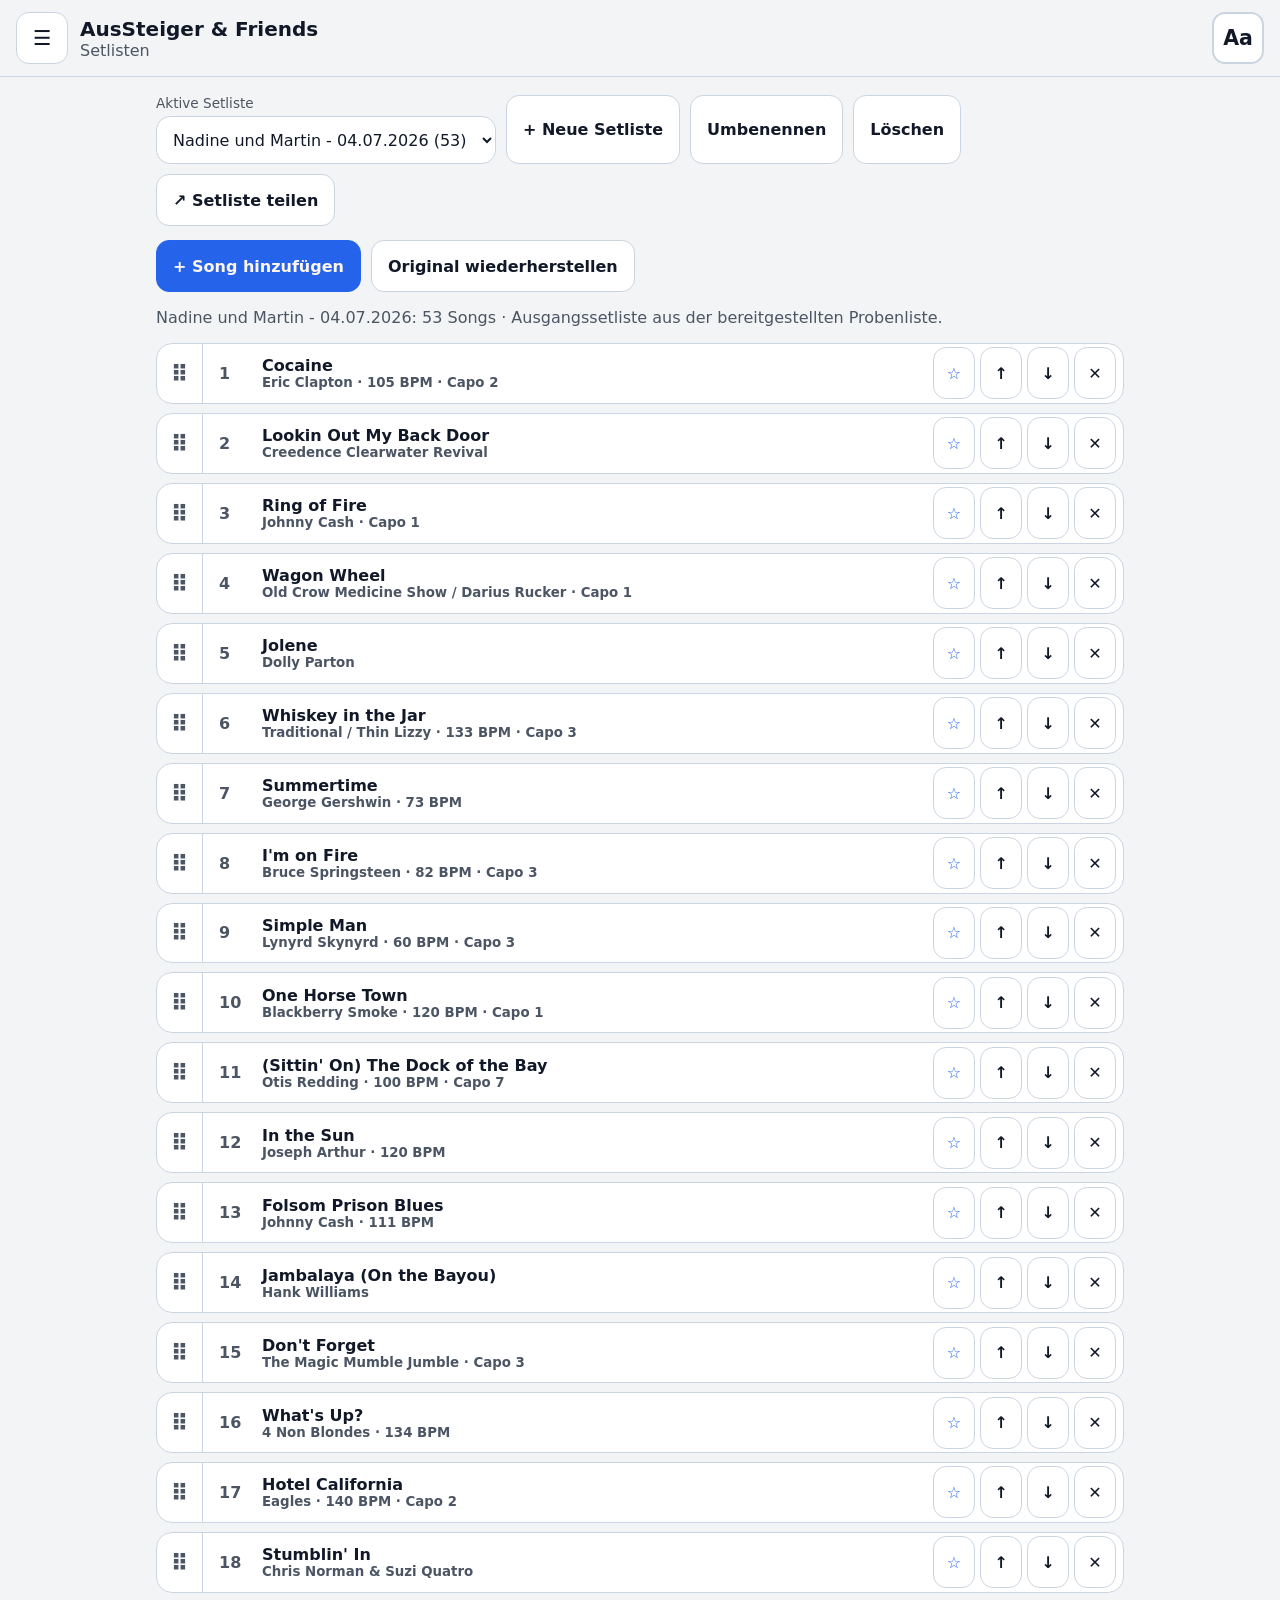
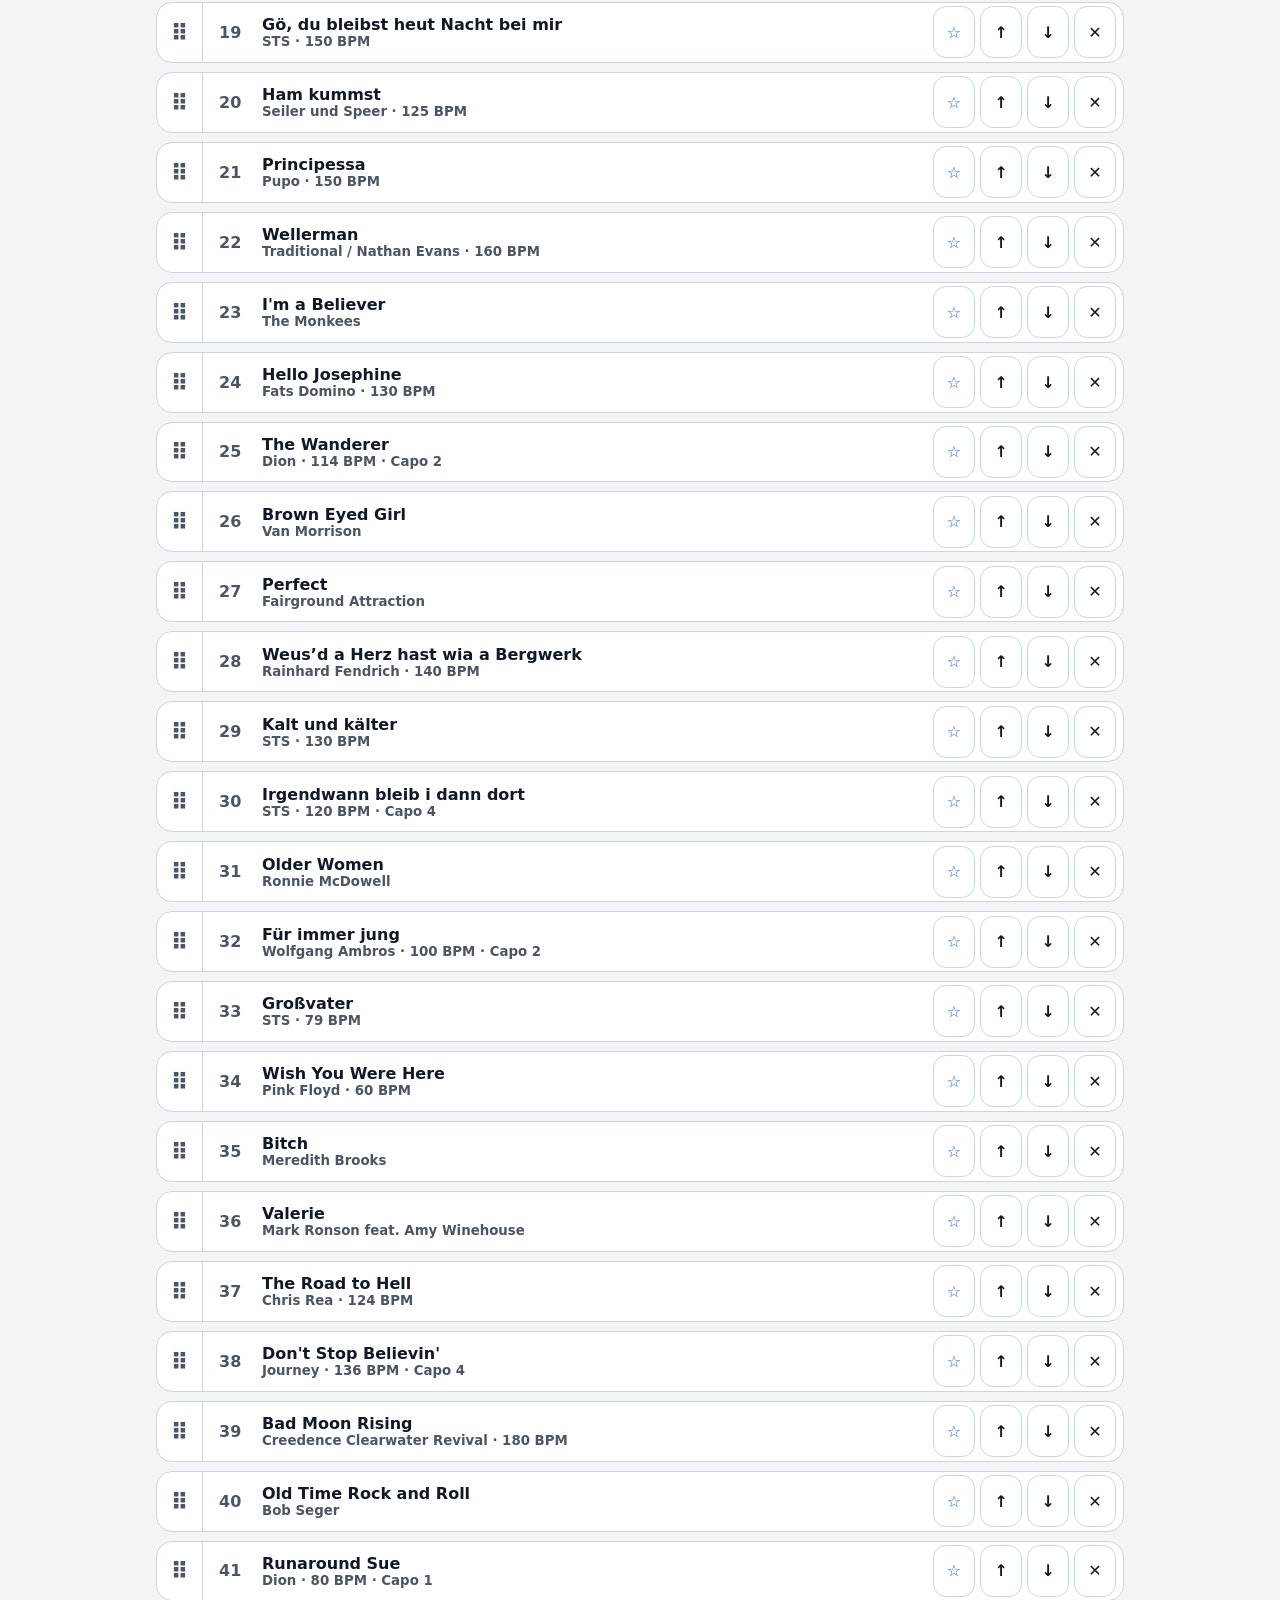
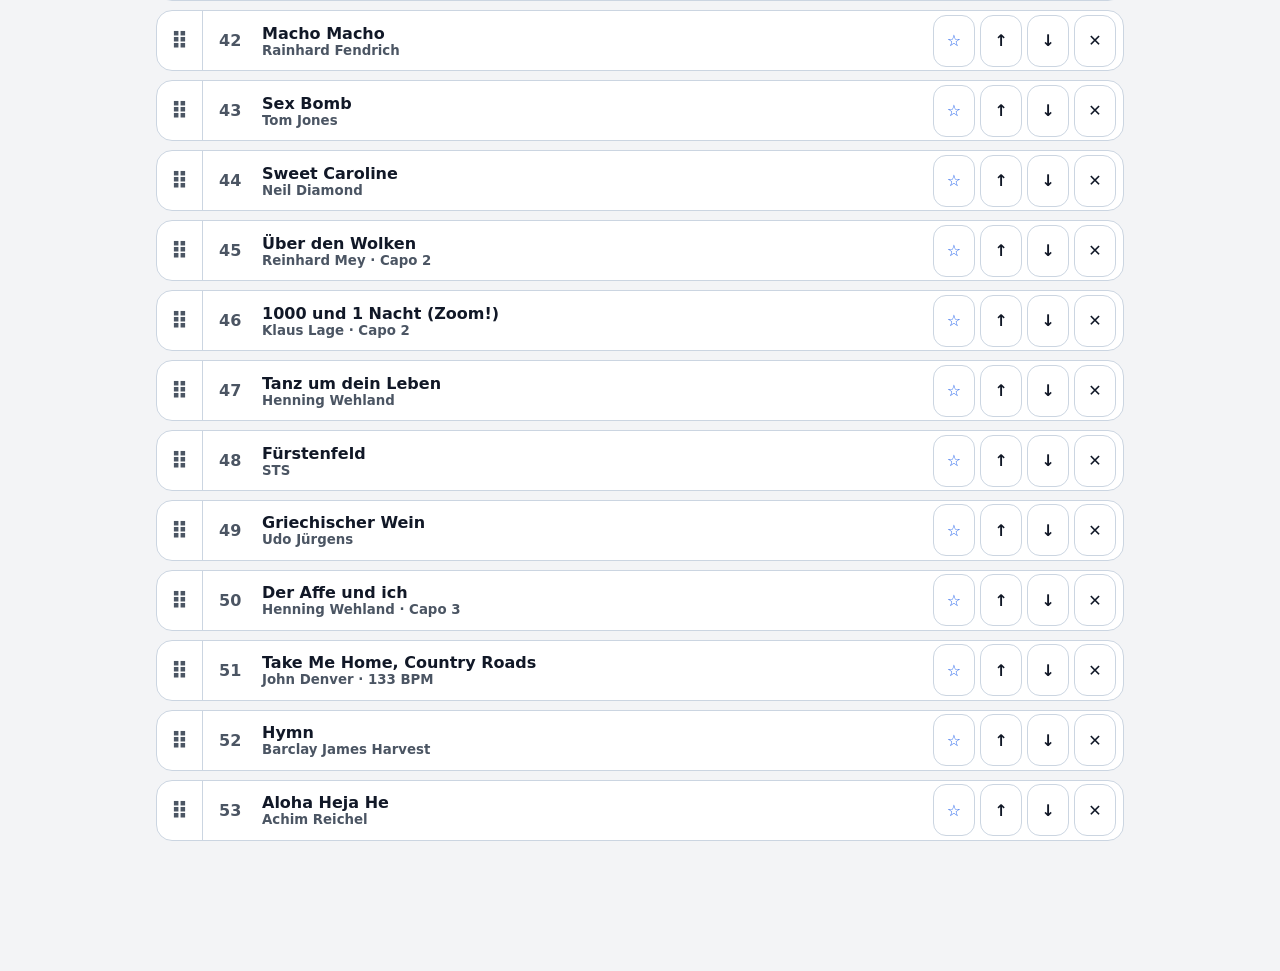
==== index.html @ cc95896b "Add files via upload" ====
<!doctype html>
<html lang="de">
<head>
  <meta charset="utf-8">
  <meta name="viewport" content="width=device-width,initial-scale=1,viewport-fit=cover">
  <meta name="theme-color" content="#f3f4f6" id="themeColorMeta">
  <meta name="apple-mobile-web-app-capable" content="yes">
  <meta name="apple-mobile-web-app-status-bar-style" content="black-translucent">
  <meta name="apple-mobile-web-app-title" content="AusSteiger">
  <link rel="manifest" href="./manifest.json?v=9.6.3">
  <link rel="apple-touch-icon" href="./assets/icons/icon-180.png">
  <link rel="icon" type="image/png" sizes="192x192" href="./assets/icons/icon-192.png">
  <link rel="stylesheet" href="./styles.css?v=9.6.3">
  <title>AusSteiger & Friends</title>
</head>
<body>
<div id="splash">
  <img src="./assets/images/logo.jpg" alt="AusSteiger & Friends Logo">
  <div class="splash-name">AusSteiger &amp; Friends</div>
  <div class="splash-tag">Die Live Akustik Band mit dem besonderen Sound!</div>
  <div class="splash-hint">Tippen zum Starten</div>
</div>
<header class="topbar">
  <button id="menuBtn" class="icon-btn" aria-label="Menü öffnen">☰</button>
  <div class="title-block"><strong>AusSteiger &amp; Friends</strong><span id="viewTitle">Setlisten</span></div>
  <button id="settingsBtn" class="icon-btn" aria-label="Anzeige einstellen">Aa</button>
</header>
<aside id="drawer" class="drawer" aria-hidden="true">
  <div class="drawer-title">AusSteiger &amp; Friends</div>
  <nav>
    <button data-view="setlists" class="nav-item active">Setlisten</button>
    <button data-view="library" class="nav-item">Alle Songs</button>
    <button data-view="favorites" class="nav-item">Favoriten</button>
    <a href="./chords.html" class="nav-item nav-link">Akkordlexikon</a>
    <button data-view="player" class="nav-item">Player</button>
    <button data-view="about" class="nav-item">Hinweise</button>
    <button id="tutorialBtn" type="button" class="nav-item">? App-Tutorial</button>
  </nav>
</aside>
<div id="backdrop" class="backdrop" hidden></div>
<main>
  <section id="setlistsView" class="view active">
    <div class="toolbar wrap setlist-toolbar">
      <label class="select-label">Aktive Setliste
        <select id="setlistSelect"></select>
      </label>
      <button id="newSetlistBtn">+ Neue Setliste</button>
      <button id="renameSetlistBtn">Umbenennen</button>
      <button id="deleteSetlistBtn">Löschen</button>
      <button id="exportSetlistBtn">↗ Setliste teilen</button>
    </div>
    <div class="toolbar wrap">
      <button id="addSongBtn" class="primary">+ Song hinzufügen</button>
      <button id="resetSetlistBtn">Original wiederherstellen</button>
    </div>
    <p id="setlistSummary" class="hint"></p>
    <ol id="setlist" class="song-list"></ol>
  </section>

  <section id="libraryView" class="view">
    <div class="library-controls">
      <input id="searchInput" type="search" placeholder="Titel, Interpret, Genre oder Tag suchen">
      <select id="libraryFilter" aria-label="Songfilter">
        <option value="all">Alle Songs</option>
        <option value="setlist">Aktive Setliste</option>
        <option value="public-domain">Public Domain</option>
        <option value="favorites">Favoriten</option>
      </select>
    </div>
    <p id="librarySummary" class="hint"></p>
    <div id="library" class="library-grid"></div>
  </section>

  <section id="favoritesView" class="view">
    <div class="toolbar"><input id="favoriteSearch" type="search" placeholder="Favoriten durchsuchen"></div>
    <p id="favoriteSummary" class="hint"></p>
    <div id="favorites" class="library-grid"></div>
  </section>

  <section id="playerView" class="view player-view">
    <div class="player-head">
      <div><h1 id="songTitle">Kein Song gewählt</h1><p id="songMeta" class="subtle"></p></div>
      <div class="song-nav"><button id="prevSongBtn" aria-label="Vorheriger Song">◀</button><button id="nextSongBtn" aria-label="Nächster Song">▶</button></div>
    </div>
    <div class="player-tabs" role="tablist" aria-label="Songansicht">
      <button id="lyricsTabBtn" type="button" class="active" role="tab" aria-selected="true">🎤 Song</button>
      <button id="tabsTabBtn" type="button" role="tab" aria-selected="false">🎸 Tabs</button>
      <button id="notesTabBtn" type="button" role="tab" aria-selected="false">📝 Notizen</button>
      <button id="pdfTabBtn" type="button" role="tab" aria-selected="false">📄 PDF</button>
    </div>
    <article id="songSheet" class="song-sheet player-panel active" data-panel="lyrics"><p>Wähle einen Song aus.</p></article>
    <article id="tabSheet" class="tab-sheet player-panel" data-panel="tabs" hidden><p>Für diesen Song sind noch keine Tabs gespeichert.</p></article>
    <article id="notesSheet" class="notes-sheet player-panel" data-panel="notes" hidden><p>Für diesen Song sind noch keine Notizen gespeichert.</p></article>
    <article id="pdfSheet" class="pdf-sheet player-panel" data-panel="pdf" hidden><p>Für diesen Song ist kein PDF gespeichert.</p></article>
    <div class="transport" id="playerTransport">
      <div class="transport-collapse-row">
        <button id="transportToggleBtn" type="button" class="transport-toggle" aria-expanded="true" aria-controls="transportFull">▾ Bedienung ausblenden</button>
      </div>
      <div id="transportMini" class="transport-mini" hidden aria-label="Kompakte Player-Steuerung">
        <button id="miniPrevBtn" type="button" aria-label="Vorheriger Song">◀</button>
        <button id="miniStartStopBtn" type="button" class="primary" aria-label="Start oder Pause">▶</button>
        <button id="miniNextBtn" type="button" aria-label="Nächster Song">▶</button>
        <button id="miniTransposeDownBtn" type="button" aria-label="Einen Halbton tiefer">♭</button>
        <button id="miniTransposeUpBtn" type="button" aria-label="Einen Halbton höher">♯</button>
      </div>
      <div id="transportFull" class="transport-full">
        <div class="transport-buttons">
          <button id="startStopBtn" class="primary big">▶ Start</button>
          <button id="toTopBtn">↥ Anfang</button>
          <button id="favoriteCurrentBtn">☆ Favorit</button>
          <button id="editSongBtn">✎ Bearbeiten</button>
        </div>
        <div class="song-tools" aria-label="Songwerkzeuge">
          <button id="transposeDownBtn" type="button" title="Einen Halbton tiefer">♭ −1</button>
          <button id="transposeResetBtn" type="button" title="Originaltonart">0</button>
          <button id="transposeUpBtn" type="button" title="Einen Halbton höher">♯ +1</button>
          <button id="openSongChordieBtn" type="button">🔎 Chordie</button>
          <button id="annotationBtn" type="button">✍ Markieren</button>
          <button id="clearAnnotationsBtn" type="button">⌫ Markierungen</button>
        </div>
        <p id="songSourceStatus" class="song-source-status hint" aria-live="polite"></p>
        <label class="speed-label"><span>Geschwindigkeit</span><input id="speedRange" type="range" min="5" max="180" value="45"><output id="speedValue">45 px/s</output></label>
      </div>
    </div>
  </section>

  <section id="aboutView" class="view prose">
    <h2>Version 9.6.3 – GitHub Pages</h2>
    <p>Alle Songs aus <code>songs.json</code> werden in der Bibliothek angezeigt. Im Menü findest du zusätzlich ein offline verfügbares Akkordlexikon mit Griffbildern und Übungshilfen. Du kannst mehrere lokale Setlisten anlegen, Favoriten markieren und Songs durchsuchen.</p>
    <p>Bearbeitungen, Setlisten und Favoriten werden lokal im Browser gespeichert. Aktive Setlisten kannst du als eigene Datei teilen; beim Import erkennt die App automatisch Song, Setliste oder Backup.</p>
    <div class="toolbar wrap"><button id="exportBtn">Gesamt-Backup exportieren</button><label class="file-btn">Datei automatisch importieren<input id="importFile" type="file" accept=".json,.md,.markdown,.cho,.chordpro,.crd,.pro,.chopro,.txt,.pdf,application/json,application/pdf,text/plain,text/markdown"></label></div><p class="hint">JSON wird automatisch als Song, geteilte Setliste oder Gesamt-Backup erkannt. Andere unterstützte Formate werden als Song importiert.</p>
    <h2>Chordie-Suche &amp; Zwischenablage-Import</h2>
    <p class="hint">Öffne eine gezielte Suche auf Chordie, kopiere dort die von dir ausgewählte Fassung und füge sie anschließend hier ein. Der Import wird nur durch dich ausgelöst und lokal auf diesem Gerät gespeichert.</p>
    <div class="toolbar wrap"><button id="openChordieImportBtn" class="primary">🔎 Chordie suchen &amp; importieren</button></div>
    <h2>Songs aus Dateien importieren</h2>
    <p class="hint">Importiere JSON, Markdown, ChordPro/Text oder PDF. Markdown mit Akkorden in eckigen Klammern positioniert die Akkorde direkt über der Textstelle. Auch klassische zweizeilige Akkordblätter mit Leerzeichenpositionen werden erhalten. PDFs werden lokal auf diesem Gerät gespeichert und sind über den PDF-Reiter im Player verfügbar.</p>
    <div class="toolbar wrap"><label class="file-btn">Song-Dateien / PDF wählen<input id="importSongsFile" type="file" accept=".json,.md,.markdown,.cho,.chordpro,.crd,.pro,.chopro,.txt,.pdf,text/plain,text/markdown,application/json,application/pdf" multiple></label></div>
    <h3>Importierte Bibliotheken</h3>
    <div id="librariesManager" class="picker-list"></div>
  </section>
</main>

<dialog id="songPicker"><form method="dialog"><div class="dialog-head"><h2>Song hinzufügen</h2><button value="cancel">✕</button></div><input id="pickerSearch" type="search" placeholder="Suchen"><div id="pickerList" class="picker-list"></div></form></dialog>
<dialog id="displaySettings" aria-labelledby="displaySettingsTitle"><form method="dialog" class="settings-form"><div class="dialog-head"><div><h2 id="displaySettingsTitle">Anzeige &amp; Barrierefreiheit</h2><p class="dialog-intro">Darstellung für Bühne, Smartphone und persönliche Bedürfnisse anpassen. <strong>Version 9.6.3</strong></p></div><button value="cancel" class="close-dialog" aria-label="Einstellungen schließen">✕</button></div><div class="settings-grid"><section class="settings-group" aria-labelledby="themeSettingsTitle"><h3 id="themeSettingsTitle">Farben &amp; Kontrast</h3><label class="color-setting chord-color-setting" for="chordColor"><span><strong>🎸 Akkordfarbe ändern</strong><small>Tippe auf das große Farbfeld. Die Änderung wird sofort im Songblatt sichtbar.</small></span><span class="color-control"><input id="chordColor" type="color" value="#2563eb" aria-label="Akkordfarbe auswählen"><output id="chordColorValue">#2563EB</output></span></label><label class="toggle-setting"><span><strong>Dark Mode</strong><small>Modernes neutrales Schwarz und Grau – ohne Brauntöne</small></span><input id="darkToggle" type="checkbox" role="switch"></label><label class="toggle-setting"><span><strong>Hoher Kontrast</strong><small>Schwarz, Weiß und Gelb für maximale Erkennbarkeit</small></span><input id="contrastToggle" type="checkbox" role="switch"></label></section><section class="settings-group" aria-labelledby="readingSettingsTitle"><h3 id="readingSettingsTitle">Lesbarkeit</h3><label class="range-setting" for="uiFontRange"><span><strong>App-Schriftgröße</strong><output id="uiFontValue">100 %</output></span><input id="uiFontRange" type="range" min="85" max="130" step="5" value="100"></label><label class="range-setting" for="fontRange"><span><strong>Lyrics-Schriftgröße</strong><output id="fontValue">26 px</output></span><input id="fontRange" type="range" min="16" max="42" step="1" value="26"></label><label class="range-setting" for="lineRange"><span><strong>Zeilenabstand</strong><output id="lineValue">1.6</output></span><input id="lineRange" type="range" min="120" max="220" step="5" value="160"></label></section></div><div class="settings-actions"><button id="resetDisplayBtn" type="button">Standard wiederherstellen</button><button id="footswitchSettingsBtn" type="button">🦶 Fußschalter</button><button id="fullscreenBtn" type="button">Vollbild umschalten</button><button value="cancel" class="primary">Fertig</button></div></form></dialog>

<dialog id="chordieImportDialog" aria-labelledby="chordieImportTitle"><form method="dialog" class="chordie-import-form"><div class="dialog-head"><div><h2 id="chordieImportTitle">Chordie-Suche &amp; Import</h2><p class="dialog-intro">1. Song suchen · 2. Lyrics und Akkorde kopieren · 3. Hier einfügen und lokal speichern</p></div><button value="cancel" aria-label="Dialog schließen">✕</button></div><div class="chordie-search-row"><label>Songtitel<input id="chordieSongTitle" type="text" placeholder="z. B. Ring of Fire"></label><label>Interpret<input id="chordieArtist" type="text" placeholder="z. B. Johnny Cash"></label></div><button id="searchChordieBtn" type="button">🔎 Auf Chordie suchen</button><div class="clipboard-actions"><button id="readClipboardBtn" type="button">📋 Aus Zwischenablage einfügen</button><span class="hint">Falls der Browser den Zugriff blockiert, unten lange drücken und „Einfügen“ wählen.</span></div><label>Lyrics &amp; Akkorde<textarea id="chordiePasteText" rows="18" spellcheck="false" placeholder="Kopierten Inhalt hier einfügen …"></textarea></label><p id="chordieImportStatus" class="hint" aria-live="polite"></p><div class="dialog-actions"><button value="cancel">Abbrechen</button><button id="saveClipboardSongBtn" type="button" class="primary">Song lokal importieren</button></div></form></dialog>
<dialog id="songEditor"><form method="dialog" id="songEditorForm"><div class="dialog-head"><h2>Song bearbeiten</h2><button value="cancel">✕</button></div><label>Titel<input id="editTitle" type="text"></label><label>Interpret<input id="editArtist" type="text"></label><label>Chordie-Referenz oder Suchlink<input id="editChordieUrl" type="url" inputmode="url" placeholder="https://www.chordie.com/..."></label><div class="editor-grid"><label>BPM<input id="editBpm" type="number" min="1" max="300"></label><label>Capo<input id="editCapo" type="number" min="0" max="12"></label><label>Sänger<input id="editSinger" type="text"></label></div><section class="editor-pdf-section" aria-labelledby="editorPdfTitle"><div><strong id="editorPdfTitle">📄 PDF-Liedblatt</strong><small id="editPdfStatus">Kein PDF hinterlegt.</small></div><div class="editor-pdf-actions"><button id="attachPdfBtn" type="button">+ PDF hinzufügen</button><button id="removePdfBtn" type="button">PDF entfernen</button></div></section><label>Notizen<textarea id="editNotes" rows="5" placeholder="Eigene Bühnen- oder Spielhinweise …"></textarea></label><label>Songblatt<textarea id="editContent" rows="18" spellcheck="false" placeholder="[Intro]\n[G] [C] [D]\n\n[Strophe 1]\nEigenen Text mit [G]Akkorden einfügen …"></textarea></label><p class="hint">Akkorde in eckigen Klammern direkt vor die Textstelle setzen, z. B. <code>Das ist ein [G]Text mit [C]Wechsel</code>. Alternativ kannst du eine Akkordzeile mit Leerzeichen direkt über die zugehörige Textzeile schreiben. Im Player kannst du mit „✍ Markieren“ geschwungene Gesangs-/Phrasierungsmarkierungen zeichnen.</p><div class="dialog-actions"><button id="deleteOverrideBtn" type="button">Lokale Änderung löschen</button><button id="saveSongBtn" class="primary" type="button">Speichern</button></div></form></dialog>
<input id="attachPdfInput" type="file" accept=".pdf,application/pdf" hidden>
<dialog id="footswitchDialog" aria-labelledby="footswitchTitle"><form method="dialog" class="footswitch-form"><div class="dialog-head"><div><h2 id="footswitchTitle">Bluetooth-Fußschalter</h2><p class="dialog-intro">Viele Fußschalter senden Tastaturbefehle. Weise hier jede Pedaltaste einmal zu.</p></div><button value="cancel" aria-label="Dialog schließen">✕</button></div><div class="footswitch-grid"><div><strong>Start / Pause</strong><output id="footswitchPlayValue">Leertaste</output><button id="learnPlayKeyBtn" type="button">Taste lernen</button></div><div><strong>Nächster Song</strong><output id="footswitchNextValue">Pfeil rechts</output><button id="learnNextKeyBtn" type="button">Taste lernen</button></div><div><strong>Vorheriger Song</strong><output id="footswitchPrevValue">Pfeil links</output><button id="learnPrevKeyBtn" type="button">Taste lernen</button></div></div><p id="footswitchStatus" class="hint" aria-live="polite">Zum Testen Player öffnen und Pedal drücken.</p><div class="dialog-actions"><button id="resetFootswitchBtn" type="button">Standard</button><button value="cancel" class="primary">Fertig</button></div></form></dialog>

<div id="tutorialOverlay" class="tutorial-overlay" hidden aria-live="polite">
  <div id="tutorialSpotlight" class="tutorial-spotlight"></div>
  <section id="tutorialCard" class="tutorial-card" role="dialog" aria-modal="true" aria-labelledby="tutorialTitle">
    <div class="tutorial-progress"><span id="tutorialStepLabel">1 / 10</span><button id="tutorialSkipBtn" type="button">Überspringen</button></div>
    <div class="tutorial-icon" id="tutorialIcon">👋</div>
    <h2 id="tutorialTitle">Willkommen</h2>
    <p id="tutorialText"></p>
    <div class="tutorial-actions"><button id="tutorialBackBtn" type="button">Zurück</button><button id="tutorialNextBtn" type="button" class="primary">Weiter</button></div>
  </section>
</div>
<div id="errorBanner" class="error-banner" hidden></div>
<script src="./app.js?v=9.6.3" type="module"></script>
</body>
</html>
---- styles.css ----
:root{--bg:#cfbda9;--panel:#f4ede1;--text:#231c14;--muted:#6b5d4d;--line:#b9a488;--accent:#5b3a22;--sheet-font:26px;--sheet-line:1.6;color-scheme:light dark;font-family:system-ui,-apple-system,BlinkMacSystemFont,"Segoe UI",sans-serif}.dark{--bg:#241d16;--panel:#332920;--text:#f1e8db;--muted:#c2b39f;--line:#4a3c2d;--accent:#d9b876}.contrast{--bg:#000;--panel:#000;--text:#fff;--muted:#fff;--line:#fff;--accent:#ffeb00}*{box-sizing:border-box}html{background:var(--bg);color:var(--text)}body{margin:0;background:var(--bg);min-height:100vh}button,input{font:inherit}button{min-height:44px;border:1px solid var(--line);border-radius:13px;background:var(--panel);color:var(--text);padding:.65rem .9rem}button:active{transform:scale(.98)}button.primary{background:var(--accent);border-color:var(--accent);color:#fdf6ec;font-weight:800}.contrast button.primary{color:#000}.topbar{position:sticky;top:0;z-index:20;display:grid;grid-template-columns:52px 1fr 52px;gap:12px;align-items:center;padding:max(12px,env(safe-area-inset-top)) 16px 12px;background:color-mix(in srgb,var(--bg) 94%,transparent);border-bottom:1px solid var(--line);backdrop-filter:blur(14px)}.icon-btn{font-size:1.25rem;padding:0}.title-block{display:flex;flex-direction:column}.title-block strong{font-size:1.25rem}.title-block span,.subtle,.hint,small{color:var(--muted)}main{max-width:1000px;margin:auto;padding:18px 16px calc(130px + env(safe-area-inset-bottom))}.view{display:none}.view.active{display:block}.toolbar{display:flex;gap:10px;margin-bottom:14px}.wrap{flex-wrap:wrap}input[type=search]{width:100%;min-height:48px;border:1px solid var(--line);border-radius:14px;background:var(--panel);color:var(--text);padding:0 14px}.song-list{list-style:none;padding:0;margin:0;display:grid;gap:9px}.song-row{display:grid;grid-template-columns:1fr auto;align-items:center;background:var(--panel);border:1px solid var(--line);border-radius:16px;overflow:hidden}.song-main{border:0;text-align:left;display:grid;grid-template-columns:38px 1fr;align-items:center;gap:5px;background:transparent}.song-main strong,.song-main small{display:block}.number{font-weight:800;color:var(--muted)}.row-actions{display:flex;padding-right:7px;gap:5px}.row-actions button{min-width:42px;padding:.4rem}.library-grid{display:grid;grid-template-columns:repeat(auto-fit,minmax(240px,1fr));gap:12px}.card{background:var(--panel);border:1px solid var(--line);border-radius:16px;padding:15px}.card h3,.card p{margin:.2rem 0}.card div{display:flex;gap:8px;margin-top:13px}.player-head{display:flex;justify-content:space-between;gap:10px;align-items:flex-start}.player-head h1{font-size:clamp(2rem,7vw,4rem);line-height:1;margin:.2rem 0}.song-nav{display:flex;gap:8px}.song-nav button{font-size:1.3rem;min-width:54px}.song-sheet{margin-top:22px;padding:clamp(18px,4vw,42px);min-height:75vh;background:var(--panel);border:1px solid var(--line);border-radius:22px;font-family:ui-monospace,SFMono-Regular,Menlo,monospace;font-size:var(--sheet-font);line-height:var(--sheet-line);white-space:pre-wrap;overflow-wrap:anywhere}.section-label{font-family:system-ui,sans-serif;font-size:.68em;text-transform:uppercase;letter-spacing:.08em;color:var(--muted);margin:1.3em 0 .4em}.blank{height:1em}.chord{display:inline-block;color:var(--accent);font-weight:900;margin-right:.14em}.transport{position:fixed;z-index:15;left:0;right:0;bottom:0;padding:10px 18px calc(10px + env(safe-area-inset-bottom));background:color-mix(in srgb,var(--bg) 95%,transparent);border-top:1px solid var(--line);backdrop-filter:blur(14px)}.transport-buttons{display:grid;grid-template-columns:1fr 1fr;gap:10px;max-width:960px;margin:auto}.big{font-size:1.15rem}.speed-label{max-width:960px;margin:8px auto 0;display:grid;grid-template-columns:auto 1fr auto;align-items:center;gap:12px}.speed-label input{width:100%}.drawer{position:fixed;z-index:40;inset:0 auto 0 0;width:min(82vw,330px);padding:calc(24px + env(safe-area-inset-top)) 16px;background:var(--panel);border-right:1px solid var(--line);transform:translateX(-105%);transition:.2s}.drawer.open{transform:none}.drawer-title{font-size:1.4rem;font-weight:900;margin:10px}.drawer nav{display:grid;gap:8px}.nav-item{text-align:left;border:0;background:transparent}.nav-item.active{background:var(--accent);color:#fdf6ec;font-weight:800}.backdrop{position:fixed;z-index:35;inset:0;background:#0009}dialog{width:min(92vw,620px);max-height:85vh;border:1px solid var(--line);border-radius:20px;background:var(--panel);color:var(--text);padding:18px}dialog::backdrop{background:#000b}.dialog-head{display:flex;justify-content:space-between;align-items:center}.picker-list{display:grid;gap:8px;margin-top:12px;max-height:58vh;overflow:auto}.picker-item{display:flex;justify-content:space-between;gap:8px;align-items:center;padding:9px;border:1px solid var(--line);border-radius:12px}.picker-item small{display:block}.setting-row{display:flex;justify-content:space-between}.prose{max-width:700px}.error-banner{position:fixed;z-index:100;left:12px;right:12px;bottom:12px;padding:14px;background:#8b1d1d;color:#fff;border-radius:12px}@media(max-width:600px){main{padding-left:12px;padding-right:12px}.row-actions .remove{display:none}.song-main{padding-left:8px}.speed-label{grid-template-columns:1fr auto}.speed-label span{grid-column:1/-1}.song-sheet{border-radius:16px}.player-head h1{font-size:2.2rem}}
#songEditor form{width:min(92vw,760px)}
#songEditor textarea{width:100%;min-height:42vh;font-family:ui-monospace,SFMono-Regular,Menlo,monospace;font-size:17px;line-height:1.45;resize:vertical}
#songEditor input{width:100%}
#songEditor label{display:grid;gap:.4rem;margin:.7rem 0}
.editor-grid{display:grid;grid-template-columns:repeat(3,1fr);gap:.7rem}
.dialog-actions{display:flex;justify-content:space-between;gap:.7rem;flex-wrap:wrap;margin-top:1rem}
.file-btn{display:inline-flex;align-items:center;padding:.7rem 1rem;border:1px solid var(--line);border-radius:12px;cursor:pointer}
.file-btn input{position:absolute;opacity:0;pointer-events:none}
@media(max-width:620px){.editor-grid{grid-template-columns:1fr 1fr}.editor-grid label:last-child{grid-column:1/-1}}

/* Version 4 additions */
select{min-height:48px;border:1px solid var(--line);border-radius:14px;background:var(--panel);color:var(--text);padding:0 12px;font:inherit}
.select-label{display:grid;gap:5px;font-size:.85rem;color:var(--muted);min-width:min(100%,320px)}
.library-controls{display:grid;grid-template-columns:1fr minmax(170px,240px);gap:10px;margin-bottom:8px}
.card-title{display:flex;justify-content:space-between;gap:10px;align-items:flex-start}
.card-title h3,.card-title p{margin:.2rem 0}.star{font-size:1.35rem;min-width:46px;padding:.3rem;color:var(--accent)}
.card-actions{display:flex;gap:8px;margin-top:13px}.card-actions button{flex:1}
.empty{grid-column:1/-1;padding:24px;text-align:center;border:1px dashed var(--line);border-radius:16px;color:var(--muted)}
.transport-buttons{grid-template-columns:repeat(4,1fr)}
.row-actions .favorite{color:var(--accent)}
@media(max-width:720px){.library-controls{grid-template-columns:1fr}.transport-buttons{grid-template-columns:1fr 1fr}.setlist-toolbar{display:grid}.setlist-toolbar .select-label{width:100%}}

.nav-link{display:flex;align-items:center;min-height:44px;border-radius:13px;padding:.65rem .9rem;color:var(--text);text-decoration:none}.nav-link:active{transform:scale(.98)}

#splash{position:fixed;inset:0;z-index:200;display:flex;flex-direction:column;align-items:center;justify-content:center;gap:22px;background:var(--bg);text-align:center;padding:24px;transition:opacity .5s ease}
#splash.hide{opacity:0;pointer-events:none}
#splash img{width:min(62vw,300px);height:auto;border-radius:50%}
#splash .splash-name{font-family:Georgia,'Times New Roman',serif;font-size:clamp(1.6rem,6vw,2.4rem);color:var(--text);letter-spacing:.02em}
#splash .splash-tag{font-family:Georgia,'Times New Roman',serif;font-size:clamp(1rem,4vw,1.3rem);color:var(--muted);max-width:340px}
#splash .splash-hint{font-size:.85rem;color:var(--muted);margin-top:6px}

/* Mobile and accessibility refresh */
:root{
  --surface-2:#eadfce;
  --focus:#2563eb;
  --chord:#b45309;
  --danger:#b91c1c;
  accent-color:var(--accent);
}
.dark{
  --bg:#121212;
  --panel:#1e1e1e;
  --surface-2:#2a2a2a;
  --text:#f5f5f5;
  --muted:#b8b8b8;
  --line:#3d3d3d;
  --accent:#60a5fa;
  --focus:#93c5fd;
  color-scheme:dark;
}
.contrast{--surface-2:#111;--focus:#00e5ff;--chord:#ffeb00}
button,input,select,textarea,a{-webkit-tap-highlight-color:transparent}
button:focus-visible,input:focus-visible,select:focus-visible,textarea:focus-visible,a:focus-visible{outline:3px solid var(--focus);outline-offset:3px}
button:disabled{opacity:.55;cursor:not-allowed}
.chord{color:var(--chord)}
.settings-form{display:grid;gap:18px}
.dialog-head h2{margin:.15rem 0}
.dialog-intro{margin:.3rem 0 0;color:var(--muted);line-height:1.4}
.close-dialog{flex:0 0 48px;min-width:48px;font-size:1.15rem}
.settings-grid{display:grid;gap:16px}
.settings-group{display:grid;gap:12px;padding:16px;border:1px solid var(--line);border-radius:16px;background:color-mix(in srgb,var(--surface-2) 55%,transparent)}
.settings-group h3{margin:0;font-size:1rem}
.toggle-setting,.color-setting,.range-setting{display:grid;gap:10px;margin:0;padding:12px;border-radius:13px;background:var(--panel)}
.toggle-setting,.color-setting{grid-template-columns:1fr auto;align-items:center}
.toggle-setting span,.color-setting>span:first-child{display:grid;gap:3px}
.toggle-setting small,.color-setting small{line-height:1.35}
.toggle-setting input[type=checkbox]{appearance:none;width:56px;height:32px;margin:0;border:2px solid var(--line);border-radius:999px;background:var(--surface-2);position:relative;cursor:pointer}
.toggle-setting input[type=checkbox]::after{content:"";position:absolute;top:3px;left:3px;width:22px;height:22px;border-radius:50%;background:var(--muted);transition:transform .18s ease,background .18s ease}
.toggle-setting input[type=checkbox]:checked{background:var(--accent);border-color:var(--accent)}
.toggle-setting input[type=checkbox]:checked::after{transform:translateX(24px);background:#fff}
.color-control{display:flex;align-items:center;gap:8px}
.color-control input[type=color]{width:52px;height:44px;padding:3px;border:1px solid var(--line);border-radius:10px;background:var(--panel)}
.color-control output{min-width:74px;font-family:ui-monospace,SFMono-Regular,Menlo,monospace;font-size:.85rem}
.range-setting>span{display:flex;justify-content:space-between;gap:12px;align-items:center}
.range-setting output{font-weight:800;color:var(--accent)}
.range-setting input[type=range]{width:100%;min-height:38px;margin:0}
.settings-actions{display:grid;grid-template-columns:1fr 1fr;gap:10px}
.settings-actions .primary{grid-column:1/-1}
@media(max-width:600px){
  .topbar{grid-template-columns:48px minmax(0,1fr) 48px;padding-left:10px;padding-right:10px;gap:8px}
  .title-block{min-width:0}.title-block strong{font-size:1.05rem;white-space:nowrap;overflow:hidden;text-overflow:ellipsis}
  main{padding-top:12px;padding-bottom:calc(174px + env(safe-area-inset-bottom))}
  button,.nav-link{min-height:48px}
  .toolbar:not(.setlist-toolbar){display:grid;grid-template-columns:1fr}
  .setlist-toolbar{grid-template-columns:1fr 1fr}.setlist-toolbar .select-label{grid-column:1/-1}.setlist-toolbar button:first-of-type{grid-column:1/-1}
  .song-row{grid-template-columns:minmax(0,1fr);padding:4px}.song-main{min-height:62px;padding:8px}.row-actions{display:grid;grid-template-columns:repeat(4,1fr);padding:0 4px 4px}.row-actions .remove{display:block}.row-actions button{min-width:0;min-height:44px}
  .card{padding:13px}.card-actions{display:grid;grid-template-columns:1fr 1fr}.card-actions button:first-child{grid-column:1/-1}
  .player-head{align-items:center}.song-nav button{min-width:50px;padding:.45rem}.song-sheet{margin-top:14px;padding:18px 14px;min-height:70vh}
  .transport{padding-left:10px;padding-right:10px}.transport-buttons{gap:8px}.transport-buttons button{padding:.55rem .35rem;font-size:.95rem}
  dialog{width:100vw;max-width:none;max-height:calc(100dvh - env(safe-area-inset-top));height:auto;margin:auto 0 0;border-radius:22px 22px 0 0;padding:16px 12px calc(16px + env(safe-area-inset-bottom))}
  dialog::backdrop{background:#0009}.dialog-head{align-items:flex-start;gap:8px}.dialog-head h2{font-size:1.35rem}
  .settings-group{padding:10px}.toggle-setting,.color-setting,.range-setting{padding:12px 10px}.settings-actions{position:sticky;bottom:0;background:var(--panel);padding-top:8px}
  .picker-item{align-items:stretch}.picker-item button{flex:0 0 auto}
}
@media(prefers-reduced-motion:reduce){*,*::before,*::after{scroll-behavior:auto!important;transition:none!important;animation:none!important}}

/* Version 8: neutral theme, large mobile controls, prominent chord colour */
:root{
  --bg:#f3f4f6;
  --panel:#ffffff;
  --surface-2:#e5e7eb;
  --text:#111827;
  --muted:#4b5563;
  --line:#cbd5e1;
  --accent:#2563eb;
  --focus:#2563eb;
  --chord:#2563eb;
  color-scheme:light;
}
.dark{
  --bg:#0b0d10;
  --panel:#171a1f;
  --surface-2:#23272f;
  --text:#f8fafc;
  --muted:#cbd5e1;
  --line:#3b424d;
  --accent:#60a5fa;
  --focus:#93c5fd;
  color-scheme:dark;
}
body,.topbar,.transport,#splash{background-color:var(--bg)}
button,.nav-link,input,select,textarea{font-size:1rem}
button,.nav-link{min-height:52px;padding:.78rem 1rem;font-weight:650}
.icon-btn{min-width:52px;min-height:52px;font-size:1.28rem}
#settingsBtn{font-weight:900;border-width:2px}
#displaySettings{width:min(94vw,720px);padding:22px}
#displaySettings .dialog-head{gap:14px}
#displaySettings .settings-form{gap:20px}
#displaySettings .settings-group{gap:14px;padding:18px}
#displaySettings .settings-group h3{font-size:1.15rem}
#displaySettings .toggle-setting,
#displaySettings .color-setting,
#displaySettings .range-setting{min-height:76px;padding:16px;border:1px solid var(--line)}
#displaySettings strong{font-size:1.08rem}
#displaySettings small{font-size:.94rem}
#displaySettings .toggle-setting input[type=checkbox]{width:68px;height:40px}
#displaySettings .toggle-setting input[type=checkbox]::after{width:30px;height:30px;top:3px;left:3px}
#displaySettings .toggle-setting input[type=checkbox]:checked::after{transform:translateX(28px)}
.chord-color-setting{border:2px solid var(--accent)!important;background:color-mix(in srgb,var(--accent) 10%,var(--panel))!important}
.color-control{display:grid;grid-template-columns:78px auto;align-items:center;gap:12px}
.color-control input[type=color]{width:78px;height:58px;padding:3px;border:2px solid var(--line);border-radius:12px;background:var(--panel);cursor:pointer}
.color-control output{min-width:90px;font-weight:850;font-family:ui-monospace,SFMono-Regular,Menlo,monospace;text-align:center}
.range-setting input[type=range]{min-height:44px}
.settings-actions button{min-height:56px;font-size:1.03rem}
@media(max-width:600px){
  #displaySettings{padding:16px 12px calc(16px + env(safe-area-inset-bottom));max-height:96dvh}
  #displaySettings .settings-group{padding:12px}
  #displaySettings .toggle-setting,
  #displaySettings .color-setting,
  #displaySettings .range-setting{padding:14px 12px;min-height:82px}
  #displaySettings .color-setting{grid-template-columns:1fr;align-items:start}
  #displaySettings .color-control{width:100%;grid-template-columns:minmax(92px,1fr) minmax(100px,1fr)}
  #displaySettings .color-control input[type=color]{width:100%;height:64px}
  #displaySettings .settings-actions{grid-template-columns:1fr}
  #displaySettings .settings-actions .primary{grid-column:auto}
  .topbar{grid-template-columns:56px minmax(0,1fr) 56px}
  button,.nav-link{min-height:54px}
}

/* Version 8.2: Chordie search and user-initiated clipboard import */
.chordie-import-form{display:grid;gap:14px}
.chordie-search-row{display:grid;grid-template-columns:1fr 1fr;gap:12px}
.chordie-search-row label,.chordie-import-form>label{display:grid;gap:6px;font-weight:700}
.clipboard-actions{display:flex;align-items:center;gap:12px;flex-wrap:wrap}
#chordiePasteText{width:100%;min-height:280px;font-family:ui-monospace,SFMono-Regular,Menlo,monospace;line-height:1.45}
#chordieImportDialog{width:min(94vw,820px)}
@media(max-width:600px){.chordie-search-row{grid-template-columns:1fr}.clipboard-actions{display:grid}.clipboard-actions button{width:100%}#chordiePasteText{min-height:36dvh}}


/* Version 8.3: compact mobile UI, dynamic app type, Chordie references and transpose */
:root{--ui-scale:1}
body{font-size:calc(1rem * var(--ui-scale))}
.song-tools{display:grid;grid-template-columns:repeat(4,minmax(0,1fr));gap:8px}
.song-tools button{min-width:0}
.song-source-status{margin:6px 0 0;text-align:center}
#editChordieUrl{font-size:.92em}
@media(max-width:600px){
  main{padding-left:10px;padding-right:10px}
  button,.nav-link{min-height:44px;padding:.58rem .72rem}
  .icon-btn{min-width:46px;min-height:46px}
  .topbar{grid-template-columns:48px minmax(0,1fr) 48px}
  .transport{padding-top:8px;padding-bottom:calc(8px + env(safe-area-inset-bottom))}
  .transport-buttons,.song-tools{gap:6px}
  .transport-buttons button,.song-tools button{min-height:42px;padding:.48rem .3rem;font-size:.9em}
  #displaySettings{padding:12px 10px calc(12px + env(safe-area-inset-bottom));max-height:94dvh}
  #displaySettings .settings-form{gap:10px}
  #displaySettings .settings-group{gap:8px;padding:8px}
  #displaySettings .toggle-setting,#displaySettings .color-setting,#displaySettings .range-setting{padding:9px 8px;min-height:0}
  #displaySettings strong{font-size:1em}#displaySettings small{font-size:.84em}
  #displaySettings .settings-actions{position:static;background:transparent;padding-top:0}
  #displaySettings .color-control input[type=color]{height:48px}
  .song-tools{grid-template-columns:repeat(4,1fr)}
}


/* Version 9.1: Tabs und Bluetooth-Fußschalter */
.player-tabs{display:flex;gap:.45rem;margin:1rem 0 .55rem;overflow-x:auto}.player-tabs button{min-height:40px;padding:.45rem .7rem;white-space:nowrap}.player-tabs button.active{background:var(--accent);border-color:var(--accent);color:#fff;font-weight:800}.player-panel{margin-top:0}.tab-sheet,.notes-sheet{padding:14px;background:var(--panel);border:1px solid var(--line);border-radius:16px;min-height:55vh}.tab-block{border:1px solid var(--line);border-radius:12px;margin-bottom:.7rem;overflow:hidden}.tab-block summary{cursor:pointer;font-weight:800;padding:.75rem}.tab-scroll{overflow-x:auto;overscroll-behavior-inline:contain;-webkit-overflow-scrolling:touch;background:color-mix(in srgb,var(--panel) 80%,#000 5%)}.tab-scroll pre{font-family:ui-monospace,SFMono-Regular,Menlo,Consolas,monospace;font-size:clamp(13px,3.5vw,18px);line-height:1.35;white-space:pre;margin:0;padding:1rem;min-width:max-content}.notes-content{white-space:pre-wrap;font-size:1.05rem;line-height:1.55}.footswitch-grid{display:grid;gap:.7rem;margin:1rem 0}.footswitch-grid>div{display:grid;grid-template-columns:1fr auto auto;gap:.6rem;align-items:center;border:1px solid var(--line);border-radius:12px;padding:.7rem}.footswitch-grid output{font-family:ui-monospace,monospace;color:var(--muted)}
@media(max-width:600px){.player-tabs{margin-top:.65rem}.tab-sheet,.notes-sheet{min-height:62vh;padding:8px}.footswitch-grid>div{grid-template-columns:1fr auto}.footswitch-grid button{grid-column:1/-1}.transport-buttons{grid-template-columns:1fr 1fr}.transport{padding-left:10px;padding-right:10px}}


/* Version 9.1: PDF song sheets + chords above lyrics */
.chord-lyric-line{display:flex;flex-wrap:wrap;align-items:flex-end;column-gap:0;row-gap:.15em;margin:.08em 0 .32em;white-space:normal}
.chord-lyric-segment{display:inline-grid;grid-template-rows:auto auto;align-items:end;max-width:100%}
.chord-above{min-height:1.05em;color:var(--chord);font-weight:900;line-height:1.05;white-space:pre}
.lyric-below{white-space:pre-wrap;overflow-wrap:anywhere}
.chord-only-line{display:flex;flex-wrap:wrap;gap:.6em;color:var(--chord);font-weight:900;margin:.15em 0 .45em}
.pdf-sheet{padding:10px;background:var(--panel);border:1px solid var(--line);border-radius:16px;min-height:60vh}
.pdf-actions{display:flex;gap:.7rem;align-items:center;justify-content:space-between;flex-wrap:wrap;margin-bottom:.6rem}
.pdf-open-link{display:inline-flex;align-items:center;min-height:44px;padding:.6rem .8rem;border:1px solid var(--line);border-radius:10px;color:var(--text);text-decoration:none;font-weight:800;background:var(--surface-2)}
.pdf-frame{display:block;width:100%;height:72vh;border:0;border-radius:10px;background:#fff}
.player-tabs button:disabled{opacity:.45}
@media(max-width:600px){.chord-lyric-line{font-size:1em}.pdf-sheet{padding:5px;min-height:65vh}.pdf-frame{height:68vh}.pdf-actions{align-items:stretch}.pdf-open-link{width:100%;justify-content:center}}


/* Version 9.2: precise chord positioning, vocal annotations, shareable setlists */

.aligned-chord-pair{margin:.08em 0 .38em;overflow-x:auto;font-family:ui-monospace,SFMono-Regular,Menlo,monospace;white-space:pre;line-height:1.18}
.positioned-chord-line{color:var(--chord);font-weight:900;white-space:pre;min-width:max-content}
.positioned-lyric-line{white-space:pre;min-width:max-content;color:var(--text)}
.song-sheet{position:relative}.song-render-content{position:relative;z-index:1}.annotation-layer{position:absolute;z-index:4;inset:0;width:100%;height:100%;pointer-events:none;overflow:visible}.annotation-layer.editing{pointer-events:auto;touch-action:none;cursor:crosshair;background:color-mix(in srgb,var(--focus) 3%,transparent)}.annotation-layer path{fill:none;stroke:var(--annotation,#38a3d1);stroke-width:3.2;stroke-linecap:round;stroke-linejoin:round;opacity:.9}.song-tools button.active{background:var(--accent);color:#fff;border-color:var(--accent)}
@media(max-width:600px){.aligned-chord-pair{font-size:.96em}.annotation-layer path{stroke-width:3}.song-tools{grid-template-columns:repeat(2,minmax(0,1fr))}}

/* Version 9.3: mobile-friendly setlist drag & drop */
.song-row{position:relative;grid-template-columns:auto minmax(0,1fr) auto}
.drag-handle{align-self:stretch;min-width:46px;padding:.35rem;border:0;border-right:1px solid var(--line);border-radius:0;background:transparent;color:var(--muted);font-size:1.45rem;font-weight:900;cursor:grab;touch-action:none;user-select:none;-webkit-user-select:none}
.drag-handle:active{cursor:grabbing}.song-row.dragging{opacity:.28}.drag-ghost{position:fixed!important;z-index:300;pointer-events:none;opacity:.92;box-shadow:0 12px 32px #0005;transform-origin:center;max-height:110px}.drag-target-before::before,.drag-target-after::after{content:"";position:absolute;z-index:5;left:8px;right:8px;height:4px;border-radius:999px;background:var(--focus)}.drag-target-before::before{top:-4px}.drag-target-after::after{bottom:-4px}.setlist-dragging{user-select:none;-webkit-user-select:none}
@media(max-width:600px){.song-row{grid-template-columns:44px minmax(0,1fr)}.drag-handle{grid-row:1;grid-column:1;min-width:44px;min-height:62px}.song-main{grid-row:1;grid-column:2}.row-actions{grid-column:1/-1}.drag-ghost .row-actions{display:none}}

/* Version 9.4: independent song scrolling + mobile playback focus */
#playerView .player-panel.active{
  overflow-y:auto;
  overscroll-behavior-y:contain;
  -webkit-overflow-scrolling:touch;
  max-height:calc(100dvh - 315px);
  min-height:min(58vh,620px);
  scroll-behavior:auto;
}
#playerView .song-sheet.player-panel.active{padding-bottom:5rem}
body.player-mode .topbar{position:sticky;top:0}
body.player-mode .transport{position:fixed;bottom:0}
@media(max-width:700px){
  #playerView .player-panel.active{max-height:calc(100dvh - 300px);min-height:52dvh}
  body.playback-focus{overflow:hidden}
  body.playback-focus .topbar,
  body.playback-focus #playerView .player-head,
  body.playback-focus #playerView .player-tabs,
  body.playback-focus #playerView .transport{display:none!important}
  body.playback-focus main{padding:0 6px env(safe-area-inset-bottom);max-width:none}
  body.playback-focus #playerView{padding:0;margin:0}
  body.playback-focus #playerView .player-panel.active{
    margin:0;
    max-height:calc(100dvh - env(safe-area-inset-top) - env(safe-area-inset-bottom));
    min-height:calc(100dvh - env(safe-area-inset-top) - env(safe-area-inset-bottom));
    border-radius:0;
  }
  body.playback-focus #playerView .song-sheet.player-panel.active{padding:16px 12px 5rem}
}


/* v9.6.1 tutorial contrast fix: readable in light, dark and high-contrast themes */
.tutorial-overlay[hidden]{display:none!important}
.tutorial-overlay{
  position:fixed;
  inset:0;
  z-index:10000;
  background:rgba(3,7,18,.78);
  isolation:isolate;
}
.tutorial-overlay.has-target{background:rgba(3,7,18,.08)}
.tutorial-spotlight{
  position:fixed;
  z-index:1;
  border:4px solid #60a5fa;
  border-radius:16px;
  box-shadow:
    0 0 0 2px #fff,
    0 0 0 9999px rgba(3,7,18,.76),
    0 0 30px rgba(96,165,250,.95);
  pointer-events:none;
  transition:left .22s ease,top .22s ease,width .22s ease,height .22s ease,opacity .18s ease;
}
.contrast .tutorial-spotlight{
  border-color:#ffeb00;
  box-shadow:0 0 0 2px #fff,0 0 0 9999px rgba(0,0,0,.82),0 0 30px rgba(255,235,0,.95);
}
.tutorial-card{
  position:fixed;
  z-index:3;
  left:50%;
  bottom:max(18px,env(safe-area-inset-bottom));
  transform:translateX(-50%);
  width:min(92vw,440px);
  max-height:48dvh;
  overflow:auto;
  color-scheme:dark;
  background:#0f172a;
  color:#f8fafc;
  border:2px solid #f8fafc;
  border-radius:18px;
  padding:18px;
  box-shadow:0 20px 70px rgba(0,0,0,.72),0 0 0 4px rgba(37,99,235,.35);
}
.tutorial-card.tutorial-card-top{
  top:max(18px,env(safe-area-inset-top));
  bottom:auto;
}
.tutorial-progress,.tutorial-actions{
  display:flex;
  align-items:center;
  justify-content:space-between;
  gap:10px;
}
.tutorial-progress{
  color:#e2e8f0;
  font-size:.88rem;
  font-weight:750;
  opacity:1;
}
.tutorial-progress button{
  min-height:40px;
  padding:.35rem .55rem;
  border:1px solid #94a3b8;
  border-radius:10px;
  background:#1e293b;
  color:#fff;
  text-decoration:none;
  font-weight:750;
}
.tutorial-icon{font-size:2rem;margin-top:10px}
.tutorial-card h2{margin:.2rem 0 .45rem;color:#fff}
.tutorial-card p{margin:.2rem 0 1rem;line-height:1.5;color:#f8fafc}
.tutorial-actions button{
  min-width:110px;
  background:#f8fafc;
  color:#0f172a;
  border:2px solid #cbd5e1;
  font-weight:850;
}
.tutorial-actions button.primary{
  background:#2563eb;
  color:#fff;
  border-color:#93c5fd;
  box-shadow:0 0 0 2px rgba(147,197,253,.2);
}
.tutorial-actions button:disabled{background:#334155;color:#94a3b8;border-color:#475569;opacity:1}
.tutorial-card button:focus-visible{outline:3px solid #facc15;outline-offset:3px}
.tutorial-highlight{position:relative}
@media(max-width:700px){
  .tutorial-card{
    bottom:max(10px,env(safe-area-inset-bottom));
    width:min(94vw,440px);
    max-height:52dvh;
    padding:15px;
  }
  .tutorial-card.tutorial-card-top{top:max(10px,env(safe-area-inset-top));bottom:auto}
  .tutorial-spotlight{border-radius:13px}
  .tutorial-actions button{min-width:0;flex:1}
}


/* Version 9.6.2: collapsible player controls + compact mobile mini bar */
.transport-collapse-row{display:flex;justify-content:center;max-width:960px;margin:0 auto 7px}
.transport-toggle{min-height:36px;padding:.35rem .8rem;border-radius:999px;font-size:.9em;font-weight:800}
.transport-mini{max-width:960px;margin:auto;display:grid;grid-template-columns:repeat(5,minmax(44px,1fr));gap:7px}
.transport-mini[hidden],.transport-full[hidden]{display:none!important}
.transport-mini button{min-height:48px;padding:.45rem .35rem;font-size:1.05em}
body.transport-collapsed main{padding-bottom:calc(110px + env(safe-area-inset-bottom))}
@media(max-width:700px){
  .transport{padding:7px 8px calc(7px + env(safe-area-inset-bottom))}
  .transport-collapse-row{margin-bottom:5px}
  .transport-toggle{min-height:34px;padding:.25rem .7rem;font-size:.82em}
  .transport-mini{grid-template-columns:52px minmax(64px,1.4fr) 52px 48px 48px;gap:5px}
  .transport-mini button{min-height:46px;font-size:1em}
  body.playback-focus .topbar,
  body.playback-focus #playerView .player-head,
  body.playback-focus #playerView .player-tabs{display:none!important}
  body.playback-focus #playerView .transport{display:block!important}
  body.playback-focus #playerView .transport-full{display:none!important}
  body.playback-focus #playerView .transport-mini{display:grid!important}
  body.playback-focus #playerView .transport-collapse-row{display:none!important}
  body.playback-focus #playerView .player-panel.active{
    max-height:calc(100dvh - 64px - env(safe-area-inset-top) - env(safe-area-inset-bottom));
    min-height:calc(100dvh - 64px - env(safe-area-inset-top) - env(safe-area-inset-bottom));
    padding-bottom:5rem;
  }
}

/* Version 9.6.3: PDF an bestehende Songs anhängen */
.editor-pdf-section{display:flex;align-items:center;justify-content:space-between;gap:12px;margin:.8rem 0;padding:14px;border:1px solid var(--line);border-radius:14px;background:var(--surface-2)}
.editor-pdf-section>div:first-child{display:grid;gap:4px;min-width:0}.editor-pdf-section small{color:var(--muted);overflow-wrap:anywhere}.editor-pdf-actions{display:flex;gap:8px;flex-wrap:wrap;justify-content:flex-end}.pdf-empty-state{display:grid;gap:12px;justify-items:center}.pdf-empty-state p{margin:0}.pdf-empty-state button{min-width:min(100%,260px)}
@media(max-width:600px){.editor-pdf-section{display:grid;align-items:stretch}.editor-pdf-actions{display:grid;grid-template-columns:1fr 1fr}.editor-pdf-actions button{width:100%}}
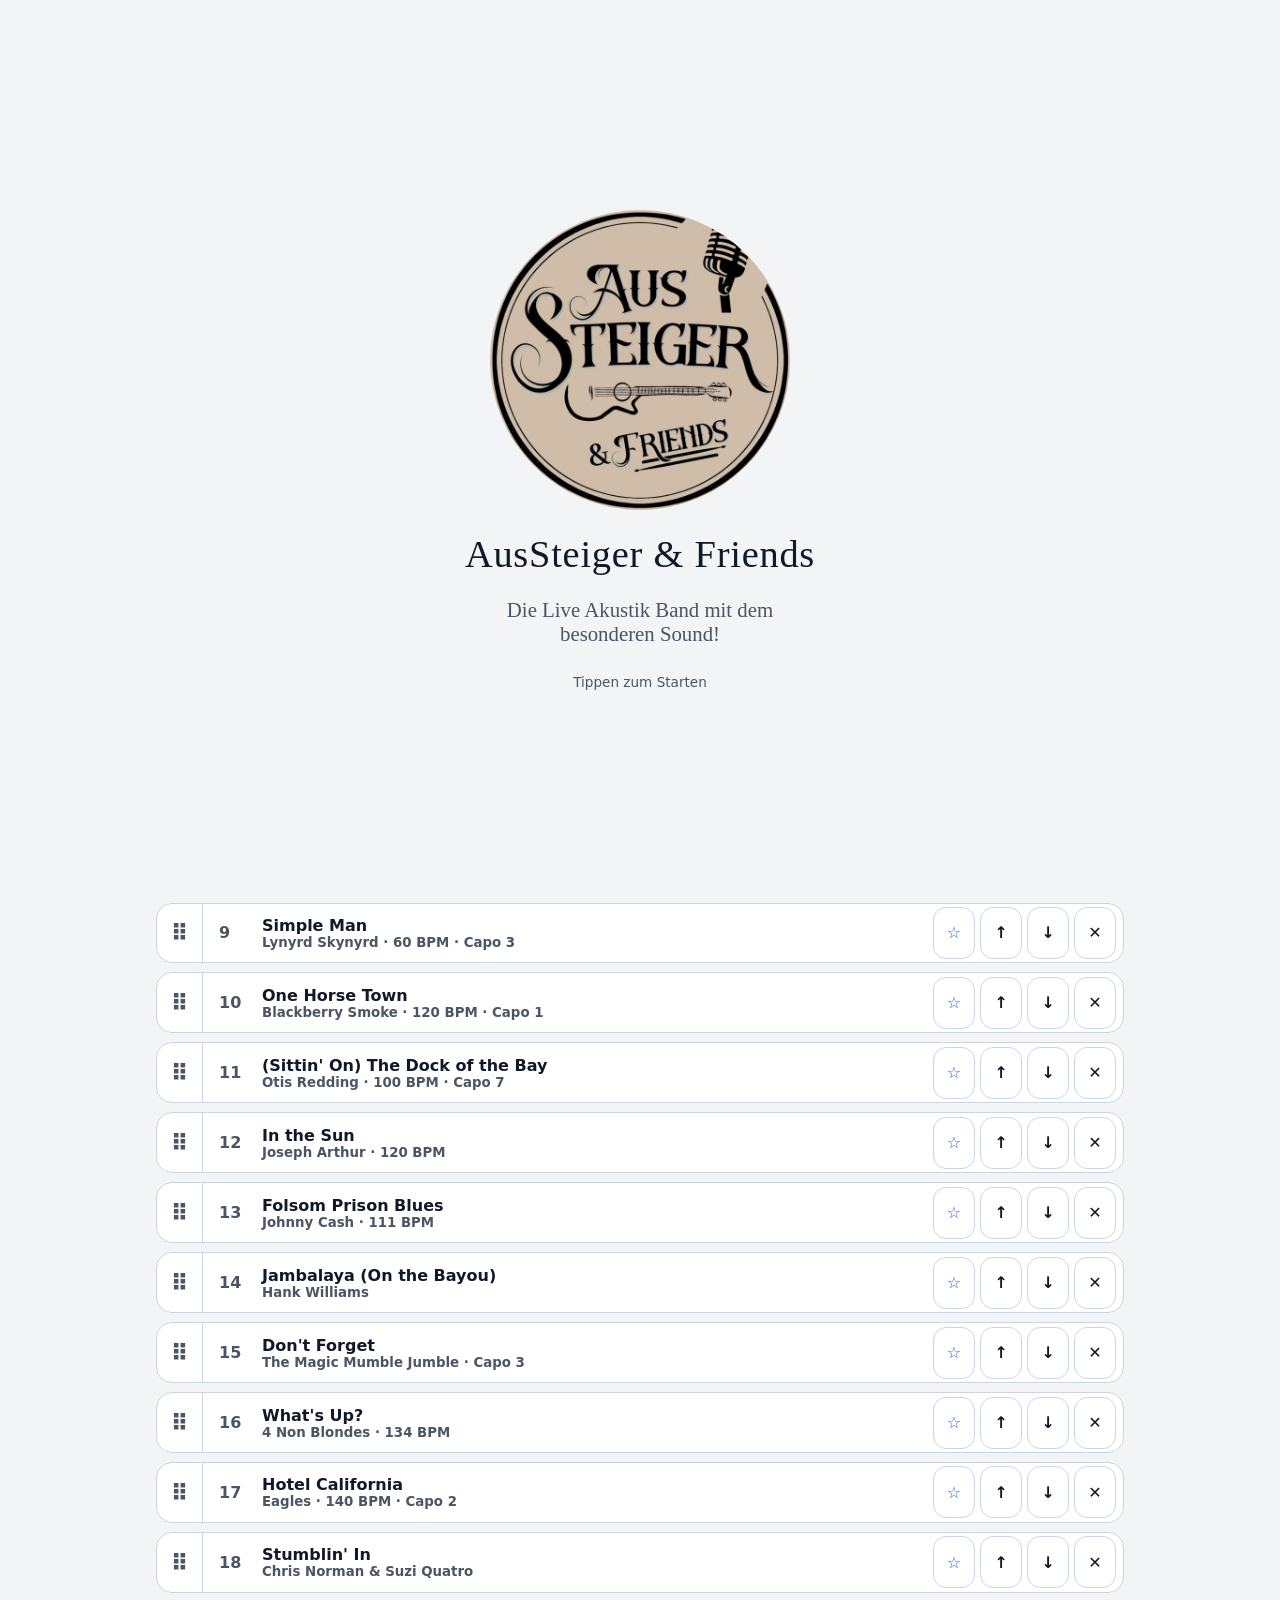
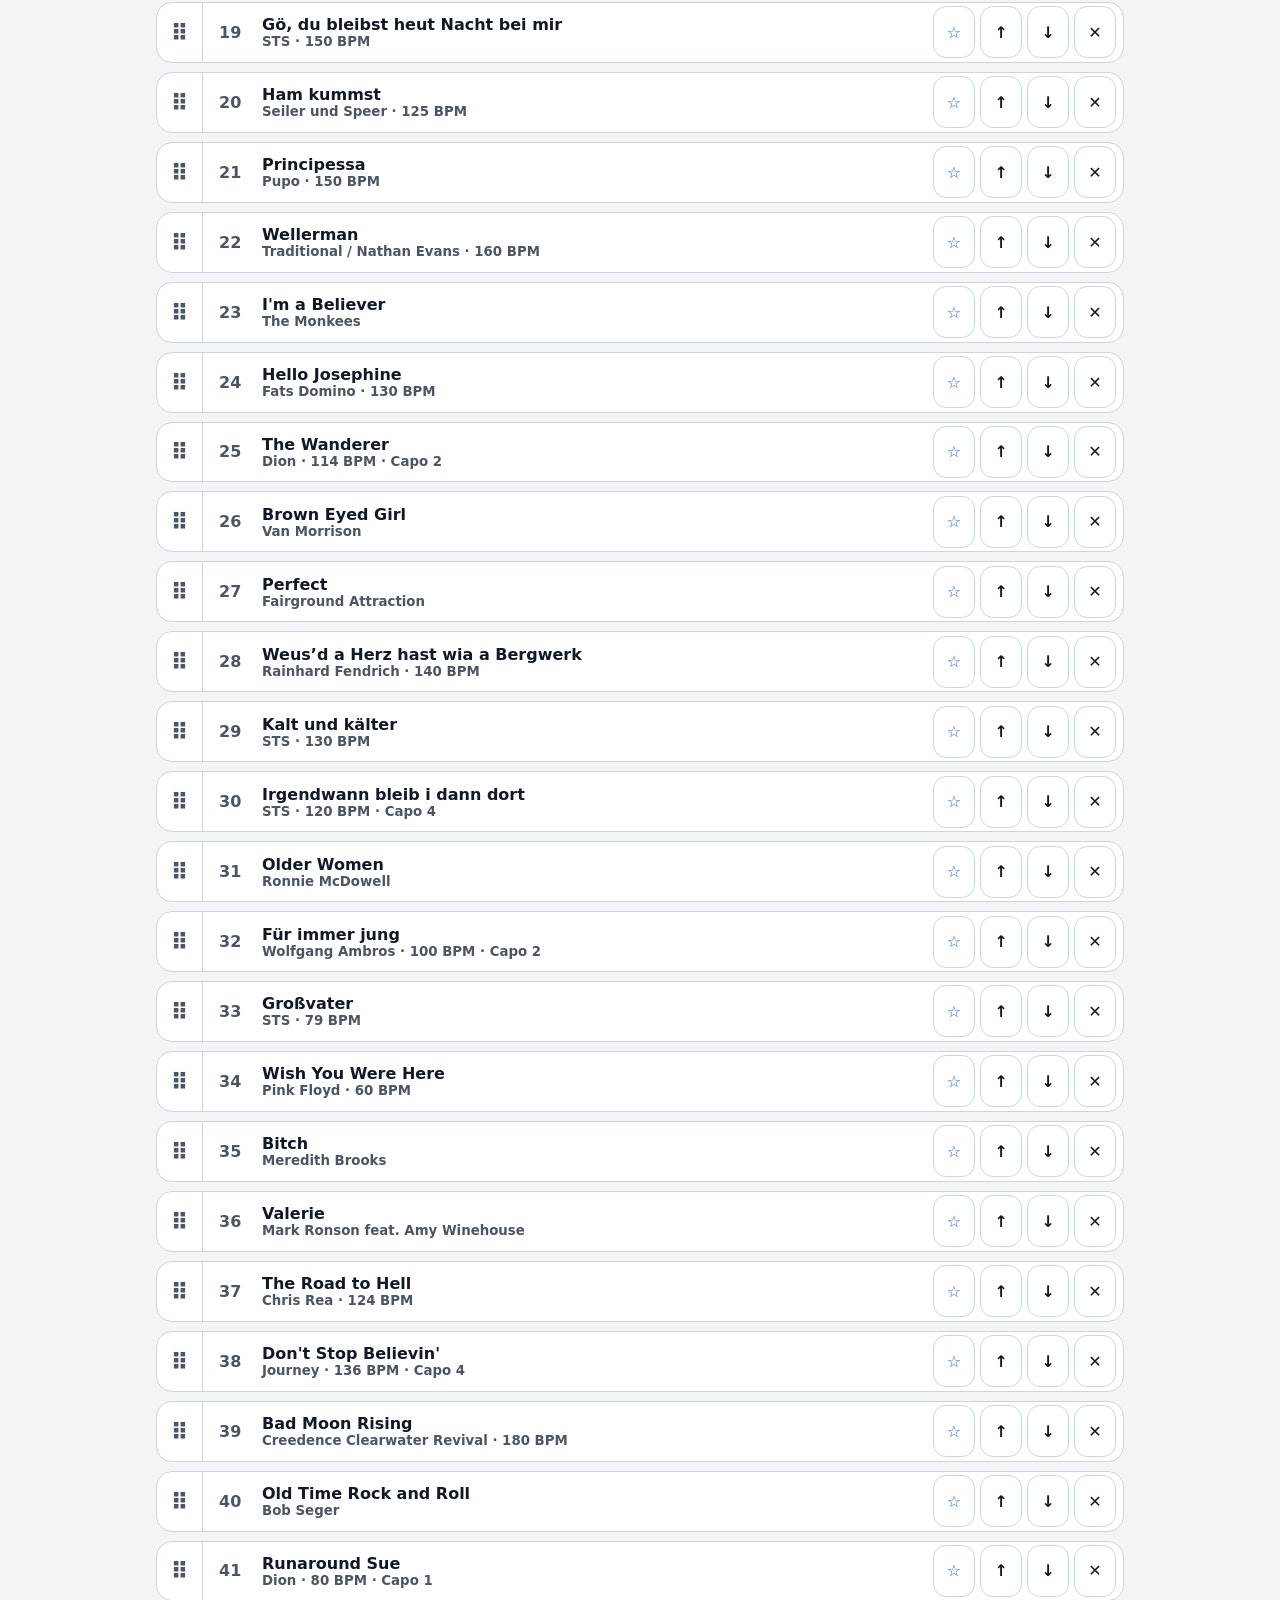
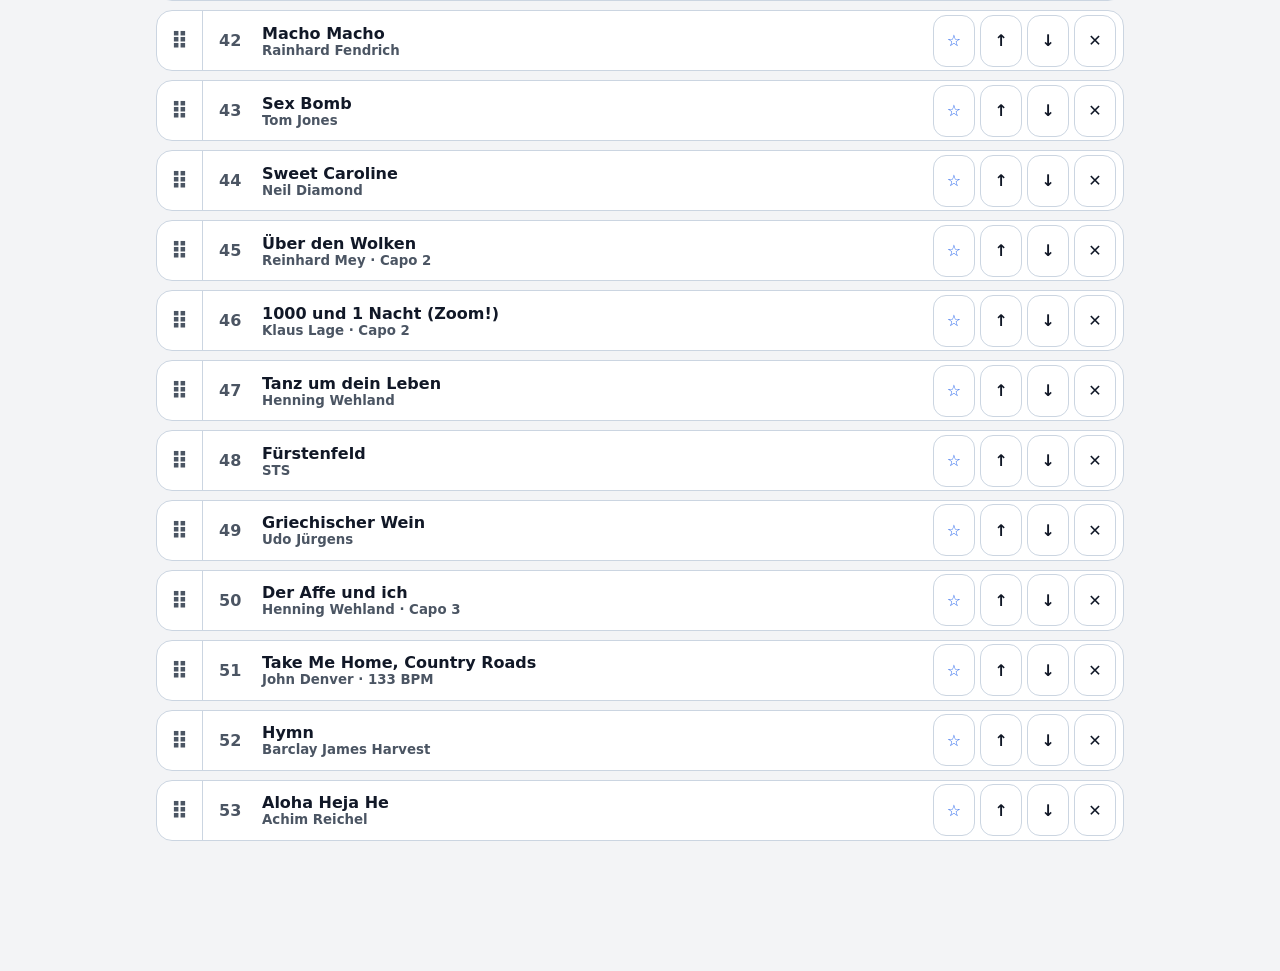
==== commit 9ede9987: "Add files via upload" ====
--- a/index.html
+++ b/index.html
@@ -7,10 +7,10 @@
   <meta name="apple-mobile-web-app-capable" content="yes">
   <meta name="apple-mobile-web-app-status-bar-style" content="black-translucent">
   <meta name="apple-mobile-web-app-title" content="AusSteiger">
-  <link rel="manifest" href="./manifest.json?v=9.6.3">
+  <link rel="manifest" href="./manifest.json?v=9.6.4">
   <link rel="apple-touch-icon" href="./assets/icons/icon-180.png">
   <link rel="icon" type="image/png" sizes="192x192" href="./assets/icons/icon-192.png">
-  <link rel="stylesheet" href="./styles.css?v=9.6.3">
+  <link rel="stylesheet" href="./styles.css?v=9.6.4">
   <title>AusSteiger & Friends</title>
 </head>
 <body>
@@ -119,13 +119,13 @@
           <button id="clearAnnotationsBtn" type="button">⌫ Markierungen</button>
         </div>
         <p id="songSourceStatus" class="song-source-status hint" aria-live="polite"></p>
-        <label class="speed-label"><span>Geschwindigkeit</span><input id="speedRange" type="range" min="5" max="180" value="45"><output id="speedValue">45 px/s</output></label>
+        <label class="speed-label"><span>Geschwindigkeit <small>pro Song · Auto aus BPM + Zeilenabstand</small></span><input id="speedRange" type="range" min="5" max="180" value="45"><output id="speedValue">45 px/s</output><button id="speedAutoBtn" type="button" class="speed-auto-btn" title="Automatische Geschwindigkeit aus BPM und Zeilenabstand">Auto</button></label>
       </div>
     </div>
   </section>
 
   <section id="aboutView" class="view prose">
-    <h2>Version 9.6.3 – GitHub Pages</h2>
+    <h2>Version 9.6.4 – GitHub Pages</h2>
     <p>Alle Songs aus <code>songs.json</code> werden in der Bibliothek angezeigt. Im Menü findest du zusätzlich ein offline verfügbares Akkordlexikon mit Griffbildern und Übungshilfen. Du kannst mehrere lokale Setlisten anlegen, Favoriten markieren und Songs durchsuchen.</p>
     <p>Bearbeitungen, Setlisten und Favoriten werden lokal im Browser gespeichert. Aktive Setlisten kannst du als eigene Datei teilen; beim Import erkennt die App automatisch Song, Setliste oder Backup.</p>
     <div class="toolbar wrap"><button id="exportBtn">Gesamt-Backup exportieren</button><label class="file-btn">Datei automatisch importieren<input id="importFile" type="file" accept=".json,.md,.markdown,.cho,.chordpro,.crd,.pro,.chopro,.txt,.pdf,application/json,application/pdf,text/plain,text/markdown"></label></div><p class="hint">JSON wird automatisch als Song, geteilte Setliste oder Gesamt-Backup erkannt. Andere unterstützte Formate werden als Song importiert.</p>
@@ -141,7 +141,7 @@
 </main>
 
 <dialog id="songPicker"><form method="dialog"><div class="dialog-head"><h2>Song hinzufügen</h2><button value="cancel">✕</button></div><input id="pickerSearch" type="search" placeholder="Suchen"><div id="pickerList" class="picker-list"></div></form></dialog>
-<dialog id="displaySettings" aria-labelledby="displaySettingsTitle"><form method="dialog" class="settings-form"><div class="dialog-head"><div><h2 id="displaySettingsTitle">Anzeige &amp; Barrierefreiheit</h2><p class="dialog-intro">Darstellung für Bühne, Smartphone und persönliche Bedürfnisse anpassen. <strong>Version 9.6.3</strong></p></div><button value="cancel" class="close-dialog" aria-label="Einstellungen schließen">✕</button></div><div class="settings-grid"><section class="settings-group" aria-labelledby="themeSettingsTitle"><h3 id="themeSettingsTitle">Farben &amp; Kontrast</h3><label class="color-setting chord-color-setting" for="chordColor"><span><strong>🎸 Akkordfarbe ändern</strong><small>Tippe auf das große Farbfeld. Die Änderung wird sofort im Songblatt sichtbar.</small></span><span class="color-control"><input id="chordColor" type="color" value="#2563eb" aria-label="Akkordfarbe auswählen"><output id="chordColorValue">#2563EB</output></span></label><label class="toggle-setting"><span><strong>Dark Mode</strong><small>Modernes neutrales Schwarz und Grau – ohne Brauntöne</small></span><input id="darkToggle" type="checkbox" role="switch"></label><label class="toggle-setting"><span><strong>Hoher Kontrast</strong><small>Schwarz, Weiß und Gelb für maximale Erkennbarkeit</small></span><input id="contrastToggle" type="checkbox" role="switch"></label></section><section class="settings-group" aria-labelledby="readingSettingsTitle"><h3 id="readingSettingsTitle">Lesbarkeit</h3><label class="range-setting" for="uiFontRange"><span><strong>App-Schriftgröße</strong><output id="uiFontValue">100 %</output></span><input id="uiFontRange" type="range" min="85" max="130" step="5" value="100"></label><label class="range-setting" for="fontRange"><span><strong>Lyrics-Schriftgröße</strong><output id="fontValue">26 px</output></span><input id="fontRange" type="range" min="16" max="42" step="1" value="26"></label><label class="range-setting" for="lineRange"><span><strong>Zeilenabstand</strong><output id="lineValue">1.6</output></span><input id="lineRange" type="range" min="120" max="220" step="5" value="160"></label></section></div><div class="settings-actions"><button id="resetDisplayBtn" type="button">Standard wiederherstellen</button><button id="footswitchSettingsBtn" type="button">🦶 Fußschalter</button><button id="fullscreenBtn" type="button">Vollbild umschalten</button><button value="cancel" class="primary">Fertig</button></div></form></dialog>
+<dialog id="displaySettings" aria-labelledby="displaySettingsTitle"><form method="dialog" class="settings-form"><div class="dialog-head"><div><h2 id="displaySettingsTitle">Anzeige &amp; Barrierefreiheit</h2><p class="dialog-intro">Darstellung für Bühne, Smartphone und persönliche Bedürfnisse anpassen. <strong>Version 9.6.4</strong></p></div><button value="cancel" class="close-dialog" aria-label="Einstellungen schließen">✕</button></div><div class="settings-grid"><section class="settings-group" aria-labelledby="themeSettingsTitle"><h3 id="themeSettingsTitle">Farben &amp; Kontrast</h3><label class="color-setting chord-color-setting" for="chordColor"><span><strong>🎸 Akkordfarbe ändern</strong><small>Tippe auf das große Farbfeld. Die Änderung wird sofort im Songblatt sichtbar.</small></span><span class="color-control"><input id="chordColor" type="color" value="#2563eb" aria-label="Akkordfarbe auswählen"><output id="chordColorValue">#2563EB</output></span></label><label class="toggle-setting"><span><strong>Dark Mode</strong><small>Modernes neutrales Schwarz und Grau – ohne Brauntöne</small></span><input id="darkToggle" type="checkbox" role="switch"></label><label class="toggle-setting"><span><strong>Hoher Kontrast</strong><small>Schwarz, Weiß und Gelb für maximale Erkennbarkeit</small></span><input id="contrastToggle" type="checkbox" role="switch"></label></section><section class="settings-group" aria-labelledby="readingSettingsTitle"><h3 id="readingSettingsTitle">Lesbarkeit</h3><label class="range-setting" for="uiFontRange"><span><strong>App-Schriftgröße</strong><output id="uiFontValue">100 %</output></span><input id="uiFontRange" type="range" min="85" max="130" step="5" value="100"></label><label class="range-setting" for="fontRange"><span><strong>Lyrics-Schriftgröße</strong><output id="fontValue">26 px</output></span><input id="fontRange" type="range" min="16" max="42" step="1" value="26"></label><label class="range-setting" for="lineRange"><span><strong>Zeilenabstand</strong><output id="lineValue">1.6</output></span><input id="lineRange" type="range" min="120" max="220" step="5" value="160"></label></section></div><div class="settings-actions"><button id="resetDisplayBtn" type="button">Standard wiederherstellen</button><button id="footswitchSettingsBtn" type="button">🦶 Fußschalter</button><button id="fullscreenBtn" type="button">Vollbild umschalten</button><button value="cancel" class="primary">Fertig</button></div></form></dialog>
 
 <dialog id="chordieImportDialog" aria-labelledby="chordieImportTitle"><form method="dialog" class="chordie-import-form"><div class="dialog-head"><div><h2 id="chordieImportTitle">Chordie-Suche &amp; Import</h2><p class="dialog-intro">1. Song suchen · 2. Lyrics und Akkorde kopieren · 3. Hier einfügen und lokal speichern</p></div><button value="cancel" aria-label="Dialog schließen">✕</button></div><div class="chordie-search-row"><label>Songtitel<input id="chordieSongTitle" type="text" placeholder="z. B. Ring of Fire"></label><label>Interpret<input id="chordieArtist" type="text" placeholder="z. B. Johnny Cash"></label></div><button id="searchChordieBtn" type="button">🔎 Auf Chordie suchen</button><div class="clipboard-actions"><button id="readClipboardBtn" type="button">📋 Aus Zwischenablage einfügen</button><span class="hint">Falls der Browser den Zugriff blockiert, unten lange drücken und „Einfügen“ wählen.</span></div><label>Lyrics &amp; Akkorde<textarea id="chordiePasteText" rows="18" spellcheck="false" placeholder="Kopierten Inhalt hier einfügen …"></textarea></label><p id="chordieImportStatus" class="hint" aria-live="polite"></p><div class="dialog-actions"><button value="cancel">Abbrechen</button><button id="saveClipboardSongBtn" type="button" class="primary">Song lokal importieren</button></div></form></dialog>
 <dialog id="songEditor"><form method="dialog" id="songEditorForm"><div class="dialog-head"><h2>Song bearbeiten</h2><button value="cancel">✕</button></div><label>Titel<input id="editTitle" type="text"></label><label>Interpret<input id="editArtist" type="text"></label><label>Chordie-Referenz oder Suchlink<input id="editChordieUrl" type="url" inputmode="url" placeholder="https://www.chordie.com/..."></label><div class="editor-grid"><label>BPM<input id="editBpm" type="number" min="1" max="300"></label><label>Capo<input id="editCapo" type="number" min="0" max="12"></label><label>Sänger<input id="editSinger" type="text"></label></div><section class="editor-pdf-section" aria-labelledby="editorPdfTitle"><div><strong id="editorPdfTitle">📄 PDF-Liedblatt</strong><small id="editPdfStatus">Kein PDF hinterlegt.</small></div><div class="editor-pdf-actions"><button id="attachPdfBtn" type="button">+ PDF hinzufügen</button><button id="removePdfBtn" type="button">PDF entfernen</button></div></section><label>Notizen<textarea id="editNotes" rows="5" placeholder="Eigene Bühnen- oder Spielhinweise …"></textarea></label><label>Songblatt<textarea id="editContent" rows="18" spellcheck="false" placeholder="[Intro]\n[G] [C] [D]\n\n[Strophe 1]\nEigenen Text mit [G]Akkorden einfügen …"></textarea></label><p class="hint">Akkorde in eckigen Klammern direkt vor die Textstelle setzen, z. B. <code>Das ist ein [G]Text mit [C]Wechsel</code>. Alternativ kannst du eine Akkordzeile mit Leerzeichen direkt über die zugehörige Textzeile schreiben. Im Player kannst du mit „✍ Markieren“ geschwungene Gesangs-/Phrasierungsmarkierungen zeichnen.</p><div class="dialog-actions"><button id="deleteOverrideBtn" type="button">Lokale Änderung löschen</button><button id="saveSongBtn" class="primary" type="button">Speichern</button></div></form></dialog>
@@ -159,6 +159,6 @@
   </section>
 </div>
 <div id="errorBanner" class="error-banner" hidden></div>
-<script src="./app.js?v=9.6.3" type="module"></script>
+<script src="./app.js?v=9.6.4" type="module"></script>
 </body>
 </html>
--- a/styles.css
+++ b/styles.css
@@ -390,3 +390,9 @@
 .editor-pdf-section{display:flex;align-items:center;justify-content:space-between;gap:12px;margin:.8rem 0;padding:14px;border:1px solid var(--line);border-radius:14px;background:var(--surface-2)}
 .editor-pdf-section>div:first-child{display:grid;gap:4px;min-width:0}.editor-pdf-section small{color:var(--muted);overflow-wrap:anywhere}.editor-pdf-actions{display:flex;gap:8px;flex-wrap:wrap;justify-content:flex-end}.pdf-empty-state{display:grid;gap:12px;justify-items:center}.pdf-empty-state p{margin:0}.pdf-empty-state button{min-width:min(100%,260px)}
 @media(max-width:600px){.editor-pdf-section{display:grid;align-items:stretch}.editor-pdf-actions{display:grid;grid-template-columns:1fr 1fr}.editor-pdf-actions button{width:100%}}
+
+/* Version 9.6.4: song-specific auto scroll speed */
+.speed-label{grid-template-columns:auto minmax(120px,1fr) auto auto}
+.speed-label span small{display:block;font-size:.78em;font-weight:500;margin-top:2px}
+.speed-auto-btn{min-height:40px;padding:.45rem .7rem}
+@media(max-width:600px){.speed-label{grid-template-columns:minmax(0,1fr) auto auto}.speed-label span{grid-column:1/-1}.speed-auto-btn{min-height:44px}}
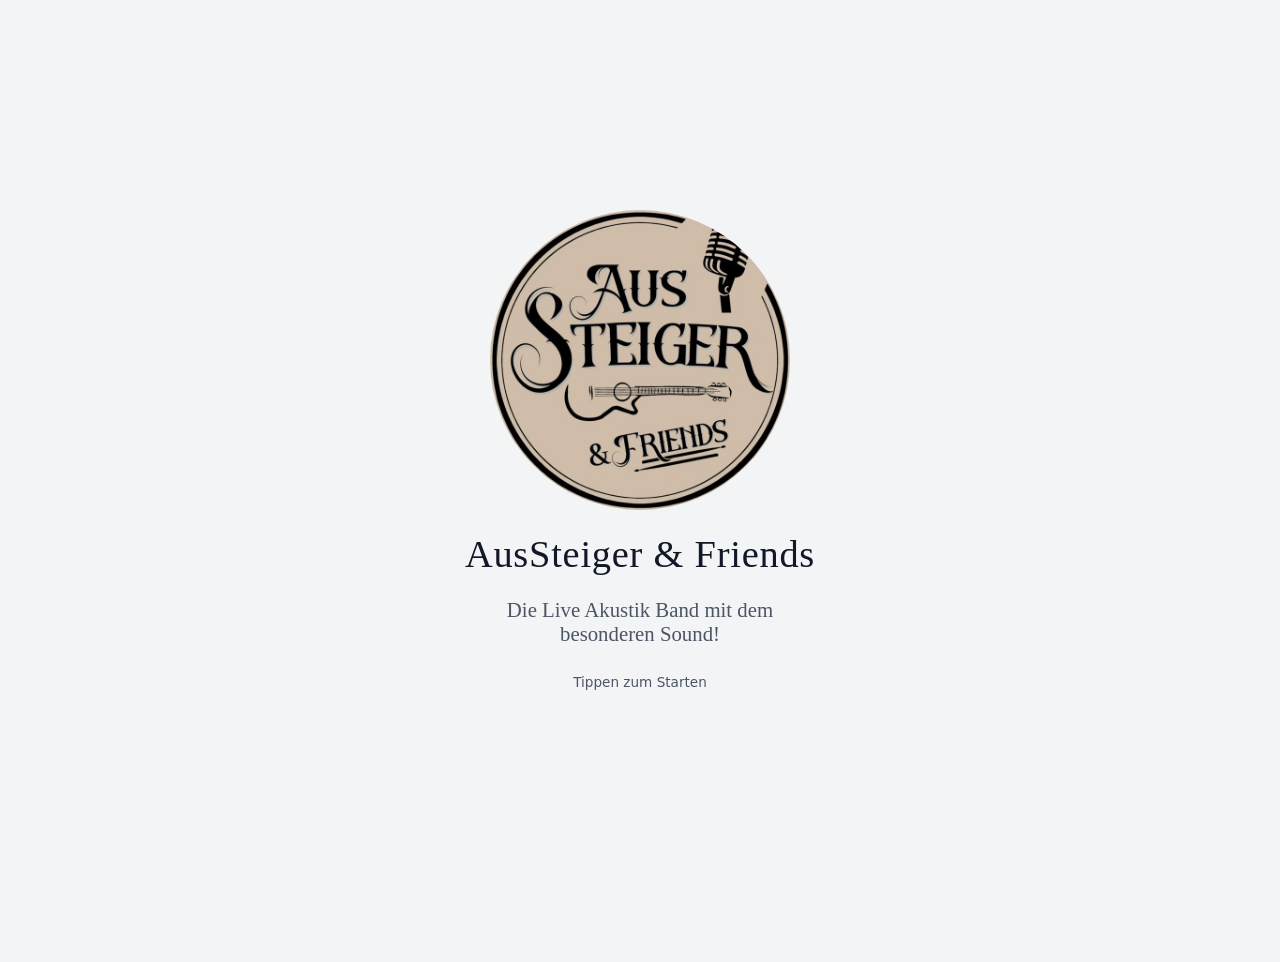
==== commit c247c46d: "Add files via upload" ====
--- a/index.html
+++ b/index.html
@@ -7,10 +7,10 @@
   <meta name="apple-mobile-web-app-capable" content="yes">
   <meta name="apple-mobile-web-app-status-bar-style" content="black-translucent">
   <meta name="apple-mobile-web-app-title" content="AusSteiger">
-  <link rel="manifest" href="./manifest.json?v=9.6.4">
+  <link rel="manifest" href="./manifest.json?v=9.6.7">
   <link rel="apple-touch-icon" href="./assets/icons/icon-180.png">
   <link rel="icon" type="image/png" sizes="192x192" href="./assets/icons/icon-192.png">
-  <link rel="stylesheet" href="./styles.css?v=9.6.4">
+  <link rel="stylesheet" href="./styles.css?v=9.6.7">
   <title>AusSteiger & Friends</title>
 </head>
 <body>
@@ -22,13 +22,14 @@
 </div>
 <header class="topbar">
   <button id="menuBtn" class="icon-btn" aria-label="Menü öffnen">☰</button>
-  <div class="title-block"><strong>AusSteiger &amp; Friends</strong><span id="viewTitle">Setlisten</span></div>
+  <div class="title-block"><strong>AusSteiger &amp; Friends</strong><span id="viewTitle">Übersicht</span></div>
   <button id="settingsBtn" class="icon-btn" aria-label="Anzeige einstellen">Aa</button>
 </header>
 <aside id="drawer" class="drawer" aria-hidden="true">
   <div class="drawer-title">AusSteiger &amp; Friends</div>
   <nav>
-    <button data-view="setlists" class="nav-item active">Setlisten</button>
+    <button data-view="dashboard" class="nav-item active">Übersicht</button>
+    <button data-view="setlists" class="nav-item">Setlisten</button>
     <button data-view="library" class="nav-item">Alle Songs</button>
     <button data-view="favorites" class="nav-item">Favoriten</button>
     <a href="./chords.html" class="nav-item nav-link">Akkordlexikon</a>
@@ -39,7 +40,37 @@
 </aside>
 <div id="backdrop" class="backdrop" hidden></div>
 <main>
-  <section id="setlistsView" class="view active">
+
+  <section id="dashboardView" class="view active">
+    <div class="dashboard-hero">
+      <div>
+        <p class="eyebrow">AusSteiger &amp; Friends</p>
+        <h1>Bereit für Probe &amp; Bühne</h1>
+        <p class="subtle">Schnellzugriff auf Setliste, Songs und Live-Player.</p>
+      </div>
+      <button id="dashboardGigBtn" type="button" class="primary big">🎤 Gig starten</button>
+    </div>
+    <div class="dashboard-grid">
+      <button id="dashboardSetlistBtn" class="dashboard-card" type="button">
+        <span class="dashboard-icon">📋</span><strong>Aktive Setliste</strong><span id="dashboardSetlistName">–</span><small id="dashboardSetlistCount">0 Songs</small>
+      </button>
+      <button id="dashboardContinueBtn" class="dashboard-card" type="button">
+        <span class="dashboard-icon">▶️</span><strong>Weiter im Player</strong><span id="dashboardSongName">Kein Song gewählt</span><small id="dashboardSongMeta">Song öffnen</small>
+      </button>
+      <button id="dashboardLibraryBtn" class="dashboard-card" type="button">
+        <span class="dashboard-icon">🎵</span><strong>Songbibliothek</strong><span id="dashboardLibraryCount">0 Songs</span><small>Suchen &amp; auswählen</small>
+      </button>
+      <button id="dashboardFavoritesBtn" class="dashboard-card" type="button">
+        <span class="dashboard-icon">★</span><strong>Favoriten</strong><span id="dashboardFavoriteCount">0</span><small>Schnellzugriff</small>
+      </button>
+    </div>
+    <section class="dashboard-next">
+      <div class="dashboard-section-head"><strong>Als Nächstes</strong><button id="dashboardOpenSetlistBtn" type="button">Setliste öffnen</button></div>
+      <ol id="dashboardNextSongs" class="dashboard-next-list"></ol>
+    </section>
+  </section>
+
+  <section id="setlistsView" class="view">
     <div class="toolbar wrap setlist-toolbar">
       <label class="select-label">Aktive Setliste
         <select id="setlistSelect"></select>
@@ -102,6 +133,7 @@
         <button id="miniNextBtn" type="button" aria-label="Nächster Song">▶</button>
         <button id="miniTransposeDownBtn" type="button" aria-label="Einen Halbton tiefer">♭</button>
         <button id="miniTransposeUpBtn" type="button" aria-label="Einen Halbton höher">♯</button>
+        <button id="miniMetronomeBtn" type="button" aria-label="Metronom starten oder stoppen">♩</button>
       </div>
       <div id="transportFull" class="transport-full">
         <div class="transport-buttons">
@@ -119,13 +151,33 @@
           <button id="clearAnnotationsBtn" type="button">⌫ Markierungen</button>
         </div>
         <p id="songSourceStatus" class="song-source-status hint" aria-live="polite"></p>
+        <section class="live-tools" id="liveTools" aria-label="Live Performance">
+          <div class="live-tools-head"><strong>🎤 Live Performance</strong><button id="gigModeBtn" type="button">Gig-Modus</button></div>
+          <div class="countin-controls" id="countInControls">
+            <button id="countInBtn" type="button" class="primary">⏱ Count-in</button>
+            <label>Takte <select id="countInBars"><option value="1">1</option><option value="2" selected>2</option><option value="4">4</option></select></label>
+            <label><input id="countInAutoScroll" type="checkbox" checked> danach Autoscroll</label>
+            <output id="countInStatus" aria-live="polite"></output>
+          </div>
+          <div class="section-jumps" id="sectionJumpBar" aria-label="Sprungmarken"></div>
+        </section>
+        <section class="metronome" aria-label="Metronom">
+          <div class="metronome-head"><strong>♩ Metronom</strong><span id="metronomeBeatDisplay" class="metronome-beats" aria-live="polite"><i class="active"></i><i></i><i></i><i></i></span></div>
+          <div class="metronome-controls">
+            <button id="metronomeStartBtn" type="button" class="primary">▶ Metronom</button>
+            <button id="metronomeTapBtn" type="button">Tap Tempo</button>
+            <label>BPM <input id="metronomeBpm" type="number" min="30" max="260" step="1" value="100"></label>
+            <label>Takt <select id="metronomeMeter"><option value="4">4/4</option><option value="3">3/4</option><option value="6">6/8</option></select></label>
+            <label class="metronome-sound"><input id="metronomeSound" type="checkbox" checked> Ton</label>
+          </div>
+        </section>
         <label class="speed-label"><span>Geschwindigkeit <small>pro Song · Auto aus BPM + Zeilenabstand</small></span><input id="speedRange" type="range" min="5" max="180" value="45"><output id="speedValue">45 px/s</output><button id="speedAutoBtn" type="button" class="speed-auto-btn" title="Automatische Geschwindigkeit aus BPM und Zeilenabstand">Auto</button></label>
       </div>
     </div>
   </section>
 
   <section id="aboutView" class="view prose">
-    <h2>Version 9.6.4 – GitHub Pages</h2>
+    <h2>Version 9.6.7 – GitHub Pages</h2>
     <p>Alle Songs aus <code>songs.json</code> werden in der Bibliothek angezeigt. Im Menü findest du zusätzlich ein offline verfügbares Akkordlexikon mit Griffbildern und Übungshilfen. Du kannst mehrere lokale Setlisten anlegen, Favoriten markieren und Songs durchsuchen.</p>
     <p>Bearbeitungen, Setlisten und Favoriten werden lokal im Browser gespeichert. Aktive Setlisten kannst du als eigene Datei teilen; beim Import erkennt die App automatisch Song, Setliste oder Backup.</p>
     <div class="toolbar wrap"><button id="exportBtn">Gesamt-Backup exportieren</button><label class="file-btn">Datei automatisch importieren<input id="importFile" type="file" accept=".json,.md,.markdown,.cho,.chordpro,.crd,.pro,.chopro,.txt,.pdf,application/json,application/pdf,text/plain,text/markdown"></label></div><p class="hint">JSON wird automatisch als Song, geteilte Setliste oder Gesamt-Backup erkannt. Andere unterstützte Formate werden als Song importiert.</p>
@@ -141,17 +193,28 @@
 </main>
 
 <dialog id="songPicker"><form method="dialog"><div class="dialog-head"><h2>Song hinzufügen</h2><button value="cancel">✕</button></div><input id="pickerSearch" type="search" placeholder="Suchen"><div id="pickerList" class="picker-list"></div></form></dialog>
-<dialog id="displaySettings" aria-labelledby="displaySettingsTitle"><form method="dialog" class="settings-form"><div class="dialog-head"><div><h2 id="displaySettingsTitle">Anzeige &amp; Barrierefreiheit</h2><p class="dialog-intro">Darstellung für Bühne, Smartphone und persönliche Bedürfnisse anpassen. <strong>Version 9.6.4</strong></p></div><button value="cancel" class="close-dialog" aria-label="Einstellungen schließen">✕</button></div><div class="settings-grid"><section class="settings-group" aria-labelledby="themeSettingsTitle"><h3 id="themeSettingsTitle">Farben &amp; Kontrast</h3><label class="color-setting chord-color-setting" for="chordColor"><span><strong>🎸 Akkordfarbe ändern</strong><small>Tippe auf das große Farbfeld. Die Änderung wird sofort im Songblatt sichtbar.</small></span><span class="color-control"><input id="chordColor" type="color" value="#2563eb" aria-label="Akkordfarbe auswählen"><output id="chordColorValue">#2563EB</output></span></label><label class="toggle-setting"><span><strong>Dark Mode</strong><small>Modernes neutrales Schwarz und Grau – ohne Brauntöne</small></span><input id="darkToggle" type="checkbox" role="switch"></label><label class="toggle-setting"><span><strong>Hoher Kontrast</strong><small>Schwarz, Weiß und Gelb für maximale Erkennbarkeit</small></span><input id="contrastToggle" type="checkbox" role="switch"></label></section><section class="settings-group" aria-labelledby="readingSettingsTitle"><h3 id="readingSettingsTitle">Lesbarkeit</h3><label class="range-setting" for="uiFontRange"><span><strong>App-Schriftgröße</strong><output id="uiFontValue">100 %</output></span><input id="uiFontRange" type="range" min="85" max="130" step="5" value="100"></label><label class="range-setting" for="fontRange"><span><strong>Lyrics-Schriftgröße</strong><output id="fontValue">26 px</output></span><input id="fontRange" type="range" min="16" max="42" step="1" value="26"></label><label class="range-setting" for="lineRange"><span><strong>Zeilenabstand</strong><output id="lineValue">1.6</output></span><input id="lineRange" type="range" min="120" max="220" step="5" value="160"></label></section></div><div class="settings-actions"><button id="resetDisplayBtn" type="button">Standard wiederherstellen</button><button id="footswitchSettingsBtn" type="button">🦶 Fußschalter</button><button id="fullscreenBtn" type="button">Vollbild umschalten</button><button value="cancel" class="primary">Fertig</button></div></form></dialog>
+<dialog id="displaySettings" aria-labelledby="displaySettingsTitle"><form method="dialog" class="settings-form"><div class="dialog-head"><div><h2 id="displaySettingsTitle">Anzeige &amp; Barrierefreiheit</h2><p class="dialog-intro">Darstellung für Bühne, Smartphone und persönliche Bedürfnisse anpassen. <strong>Version 9.6.7</strong></p></div><button value="cancel" class="close-dialog" aria-label="Einstellungen schließen">✕</button></div><div class="settings-grid"><section class="settings-group" aria-labelledby="themeSettingsTitle"><h3 id="themeSettingsTitle">Farben &amp; Kontrast</h3><label class="color-setting chord-color-setting" for="chordColor"><span><strong>🎸 Akkordfarbe ändern</strong><small>Tippe auf das große Farbfeld. Die Änderung wird sofort im Songblatt sichtbar.</small></span><span class="color-control"><input id="chordColor" type="color" value="#2563eb" aria-label="Akkordfarbe auswählen"><output id="chordColorValue">#2563EB</output></span></label><label class="toggle-setting"><span><strong>Dark Mode</strong><small>Modernes neutrales Schwarz und Grau – ohne Brauntöne</small></span><input id="darkToggle" type="checkbox" role="switch"></label><label class="toggle-setting"><span><strong>Hoher Kontrast</strong><small>Schwarz, Weiß und Gelb für maximale Erkennbarkeit</small></span><input id="contrastToggle" type="checkbox" role="switch"></label></section><section class="settings-group" aria-labelledby="readingSettingsTitle"><h3 id="readingSettingsTitle">Lesbarkeit</h3><label class="range-setting" for="uiFontRange"><span><strong>App-Schriftgröße</strong><output id="uiFontValue">100 %</output></span><input id="uiFontRange" type="range" min="85" max="130" step="5" value="100"></label><label class="range-setting" for="fontRange"><span><strong>Lyrics-Schriftgröße</strong><output id="fontValue">26 px</output></span><input id="fontRange" type="range" min="16" max="42" step="1" value="26"></label><label class="range-setting" for="lineRange"><span><strong>Zeilenabstand</strong><output id="lineValue">1.6</output></span><input id="lineRange" type="range" min="120" max="220" step="5" value="160"></label></section></div><div class="settings-actions"><button id="resetDisplayBtn" type="button">Standard wiederherstellen</button><button id="footswitchSettingsBtn" type="button">🦶 Fußschalter</button><button id="fullscreenBtn" type="button">Vollbild umschalten</button><button value="cancel" class="primary">Fertig</button></div></form></dialog>
 
 <dialog id="chordieImportDialog" aria-labelledby="chordieImportTitle"><form method="dialog" class="chordie-import-form"><div class="dialog-head"><div><h2 id="chordieImportTitle">Chordie-Suche &amp; Import</h2><p class="dialog-intro">1. Song suchen · 2. Lyrics und Akkorde kopieren · 3. Hier einfügen und lokal speichern</p></div><button value="cancel" aria-label="Dialog schließen">✕</button></div><div class="chordie-search-row"><label>Songtitel<input id="chordieSongTitle" type="text" placeholder="z. B. Ring of Fire"></label><label>Interpret<input id="chordieArtist" type="text" placeholder="z. B. Johnny Cash"></label></div><button id="searchChordieBtn" type="button">🔎 Auf Chordie suchen</button><div class="clipboard-actions"><button id="readClipboardBtn" type="button">📋 Aus Zwischenablage einfügen</button><span class="hint">Falls der Browser den Zugriff blockiert, unten lange drücken und „Einfügen“ wählen.</span></div><label>Lyrics &amp; Akkorde<textarea id="chordiePasteText" rows="18" spellcheck="false" placeholder="Kopierten Inhalt hier einfügen …"></textarea></label><p id="chordieImportStatus" class="hint" aria-live="polite"></p><div class="dialog-actions"><button value="cancel">Abbrechen</button><button id="saveClipboardSongBtn" type="button" class="primary">Song lokal importieren</button></div></form></dialog>
-<dialog id="songEditor"><form method="dialog" id="songEditorForm"><div class="dialog-head"><h2>Song bearbeiten</h2><button value="cancel">✕</button></div><label>Titel<input id="editTitle" type="text"></label><label>Interpret<input id="editArtist" type="text"></label><label>Chordie-Referenz oder Suchlink<input id="editChordieUrl" type="url" inputmode="url" placeholder="https://www.chordie.com/..."></label><div class="editor-grid"><label>BPM<input id="editBpm" type="number" min="1" max="300"></label><label>Capo<input id="editCapo" type="number" min="0" max="12"></label><label>Sänger<input id="editSinger" type="text"></label></div><section class="editor-pdf-section" aria-labelledby="editorPdfTitle"><div><strong id="editorPdfTitle">📄 PDF-Liedblatt</strong><small id="editPdfStatus">Kein PDF hinterlegt.</small></div><div class="editor-pdf-actions"><button id="attachPdfBtn" type="button">+ PDF hinzufügen</button><button id="removePdfBtn" type="button">PDF entfernen</button></div></section><label>Notizen<textarea id="editNotes" rows="5" placeholder="Eigene Bühnen- oder Spielhinweise …"></textarea></label><label>Songblatt<textarea id="editContent" rows="18" spellcheck="false" placeholder="[Intro]\n[G] [C] [D]\n\n[Strophe 1]\nEigenen Text mit [G]Akkorden einfügen …"></textarea></label><p class="hint">Akkorde in eckigen Klammern direkt vor die Textstelle setzen, z. B. <code>Das ist ein [G]Text mit [C]Wechsel</code>. Alternativ kannst du eine Akkordzeile mit Leerzeichen direkt über die zugehörige Textzeile schreiben. Im Player kannst du mit „✍ Markieren“ geschwungene Gesangs-/Phrasierungsmarkierungen zeichnen.</p><div class="dialog-actions"><button id="deleteOverrideBtn" type="button">Lokale Änderung löschen</button><button id="saveSongBtn" class="primary" type="button">Speichern</button></div></form></dialog>
+<dialog id="songEditor"><form method="dialog" id="songEditorForm"><div class="dialog-head"><h2>Song bearbeiten</h2><button value="cancel">✕</button></div><label>Titel<input id="editTitle" type="text"></label><label>Interpret<input id="editArtist" type="text"></label><label>Chordie-Referenz oder Suchlink<input id="editChordieUrl" type="url" inputmode="url" placeholder="https://www.chordie.com/..."></label><div class="editor-grid"><label>BPM<input id="editBpm" type="number" min="1" max="300"></label><label>Capo<input id="editCapo" type="number" min="0" max="12"></label><label>Sänger<input id="editSinger" type="text"></label></div><section class="editor-pdf-section" aria-labelledby="editorPdfTitle"><div><strong id="editorPdfTitle">📄 PDF-Liedblatt</strong><small id="editPdfStatus">Kein PDF hinterlegt.</small></div><div class="editor-pdf-actions"><button id="attachPdfBtn" type="button">+ PDF hinzufügen</button><button id="removePdfBtn" type="button">PDF entfernen</button></div></section><label>Notizen<textarea id="editNotes" rows="5" placeholder="Eigene Bühnen- oder Spielhinweise …"></textarea></label><label>Songblatt
+  <div class="editor-tab-tools" aria-label="Tab-Blöcke einfügen">
+    <button id="insertSotBtn" type="button">🎸 SOT</button>
+    <button id="insertEotBtn" type="button">EOT</button>
+    <button id="insertTabBlockBtn" type="button">Tab-Block</button>
+    <small><code>{sot: Intro}</code> … <code>{eot}</code></small>
+  </div>
+  <textarea id="editContent" rows="18" spellcheck="false" placeholder="[Intro]\n[G] [C] [D]\n\n[Strophe 1]\nEigenen Text mit [G]Akkorden einfügen …"></textarea></label><p class="hint">Akkorde in eckigen Klammern direkt vor die Textstelle setzen, z. B. <code>Das ist ein [G]Text mit [C]Wechsel</code>. Alternativ kannst du eine Akkordzeile mit Leerzeichen direkt über die zugehörige Textzeile schreiben. Im Player kannst du mit „✍ Markieren“ geschwungene Gesangs-/Phrasierungsmarkierungen zeichnen.</p><div class="dialog-actions"><button id="deleteOverrideBtn" type="button">Lokale Änderung löschen</button><button id="saveSongBtn" class="primary" type="button">Speichern</button></div></form></dialog>
 <input id="attachPdfInput" type="file" accept=".pdf,application/pdf" hidden>
-<dialog id="footswitchDialog" aria-labelledby="footswitchTitle"><form method="dialog" class="footswitch-form"><div class="dialog-head"><div><h2 id="footswitchTitle">Bluetooth-Fußschalter</h2><p class="dialog-intro">Viele Fußschalter senden Tastaturbefehle. Weise hier jede Pedaltaste einmal zu.</p></div><button value="cancel" aria-label="Dialog schließen">✕</button></div><div class="footswitch-grid"><div><strong>Start / Pause</strong><output id="footswitchPlayValue">Leertaste</output><button id="learnPlayKeyBtn" type="button">Taste lernen</button></div><div><strong>Nächster Song</strong><output id="footswitchNextValue">Pfeil rechts</output><button id="learnNextKeyBtn" type="button">Taste lernen</button></div><div><strong>Vorheriger Song</strong><output id="footswitchPrevValue">Pfeil links</output><button id="learnPrevKeyBtn" type="button">Taste lernen</button></div></div><p id="footswitchStatus" class="hint" aria-live="polite">Zum Testen Player öffnen und Pedal drücken.</p><div class="dialog-actions"><button id="resetFootswitchBtn" type="button">Standard</button><button value="cancel" class="primary">Fertig</button></div></form></dialog>
+<dialog id="footswitchDialog" aria-labelledby="footswitchTitle"><form method="dialog" class="footswitch-form"><div class="dialog-head"><div><h2 id="footswitchTitle">Bluetooth-Fußschalter</h2><p class="dialog-intro">Viele Fußschalter senden Tastaturbefehle. Weise hier jede Pedaltaste einmal zu.</p></div><button value="cancel" aria-label="Dialog schließen">✕</button></div><div class="footswitch-grid">
+      <div><strong>Pedal 1</strong><output id="footswitchPlayValue">Leertaste</output><select id="footActionPlay"><option value="scroll">Start / Pause</option><option value="next">Nächster Song</option><option value="prev">Vorheriger Song</option><option value="metronome">Metronom</option><option value="countin">Count-in</option><option value="sectionNext">Nächster Abschnitt</option><option value="pdfNext">PDF nächste Seite</option></select><button id="learnPlayKeyBtn" type="button">Taste lernen</button></div>
+      <div><strong>Pedal 2</strong><output id="footswitchNextValue">Pfeil rechts</output><select id="footActionNext"><option value="next">Nächster Song</option><option value="scroll">Start / Pause</option><option value="prev">Vorheriger Song</option><option value="metronome">Metronom</option><option value="countin">Count-in</option><option value="sectionNext">Nächster Abschnitt</option><option value="pdfNext">PDF nächste Seite</option></select><button id="learnNextKeyBtn" type="button">Taste lernen</button></div>
+      <div><strong>Pedal 3</strong><output id="footswitchPrevValue">Pfeil links</output><select id="footActionPrev"><option value="prev">Vorheriger Song</option><option value="scroll">Start / Pause</option><option value="next">Nächster Song</option><option value="metronome">Metronom</option><option value="countin">Count-in</option><option value="sectionPrev">Vorheriger Abschnitt</option><option value="pdfPrev">PDF vorige Seite</option></select><button id="learnPrevKeyBtn" type="button">Taste lernen</button></div>
+    </div><p id="footswitchStatus" class="hint" aria-live="polite">Zum Testen Player öffnen und Pedal drücken.</p><div class="dialog-actions"><button id="resetFootswitchBtn" type="button">Standard</button><button value="cancel" class="primary">Fertig</button></div></form></dialog>
 
 <div id="tutorialOverlay" class="tutorial-overlay" hidden aria-live="polite">
   <div id="tutorialSpotlight" class="tutorial-spotlight"></div>
   <section id="tutorialCard" class="tutorial-card" role="dialog" aria-modal="true" aria-labelledby="tutorialTitle">
-    <div class="tutorial-progress"><span id="tutorialStepLabel">1 / 10</span><button id="tutorialSkipBtn" type="button">Überspringen</button></div>
+    <div class="tutorial-progress"><span id="tutorialStepLabel">1 / 16</span><button id="tutorialSkipBtn" type="button">Überspringen</button></div>
     <div class="tutorial-icon" id="tutorialIcon">👋</div>
     <h2 id="tutorialTitle">Willkommen</h2>
     <p id="tutorialText"></p>
@@ -159,6 +222,6 @@
   </section>
 </div>
 <div id="errorBanner" class="error-banner" hidden></div>
-<script src="./app.js?v=9.6.4" type="module"></script>
+<script src="./app.js?v=9.6.7" type="module"></script>
 </body>
 </html>
--- a/styles.css
+++ b/styles.css
@@ -362,7 +362,7 @@
 /* Version 9.6.2: collapsible player controls + compact mobile mini bar */
 .transport-collapse-row{display:flex;justify-content:center;max-width:960px;margin:0 auto 7px}
 .transport-toggle{min-height:36px;padding:.35rem .8rem;border-radius:999px;font-size:.9em;font-weight:800}
-.transport-mini{max-width:960px;margin:auto;display:grid;grid-template-columns:repeat(5,minmax(44px,1fr));gap:7px}
+.transport-mini{max-width:960px;margin:auto;display:grid;grid-template-columns:repeat(6,minmax(44px,1fr));gap:7px}
 .transport-mini[hidden],.transport-full[hidden]{display:none!important}
 .transport-mini button{min-height:48px;padding:.45rem .35rem;font-size:1.05em}
 body.transport-collapsed main{padding-bottom:calc(110px + env(safe-area-inset-bottom))}
@@ -370,7 +370,7 @@
   .transport{padding:7px 8px calc(7px + env(safe-area-inset-bottom))}
   .transport-collapse-row{margin-bottom:5px}
   .transport-toggle{min-height:34px;padding:.25rem .7rem;font-size:.82em}
-  .transport-mini{grid-template-columns:52px minmax(64px,1.4fr) 52px 48px 48px;gap:5px}
+  .transport-mini{grid-template-columns:48px minmax(58px,1.35fr) 48px 44px 44px 44px;gap:5px}
   .transport-mini button{min-height:46px;font-size:1em}
   body.playback-focus .topbar,
   body.playback-focus #playerView .player-head,
@@ -396,3 +396,40 @@
 .speed-label span small{display:block;font-size:.78em;font-weight:500;margin-top:2px}
 .speed-auto-btn{min-height:40px;padding:.45rem .7rem}
 @media(max-width:600px){.speed-label{grid-template-columns:minmax(0,1fr) auto auto}.speed-label span{grid-column:1/-1}.speed-auto-btn{min-height:44px}}
+
+/* Version 9.6.7: metronome + PDF autoscroll */
+.metronome{max-width:960px;margin:10px auto 0;padding:10px 12px;border:1px solid var(--line);border-radius:13px;background:color-mix(in srgb,var(--surface-2) 62%,transparent)}
+.metronome-head{display:flex;align-items:center;justify-content:space-between;gap:12px;margin-bottom:8px}.metronome-controls{display:flex;align-items:center;gap:8px;flex-wrap:wrap}.metronome-controls label{display:flex;align-items:center;gap:6px;font-size:.9em}.metronome-controls input[type=number]{width:76px;min-height:44px;border:1px solid var(--line);border-radius:10px;background:var(--panel);color:var(--text);padding:0 8px}.metronome-controls select{min-height:44px}.metronome-sound{min-height:44px;padding:0 8px}.metronome-beats{display:flex;align-items:center;gap:6px;min-height:20px}.metronome-beats i{display:block;width:10px;height:10px;border-radius:50%;background:var(--line);transition:transform .07s ease,background .07s ease}.metronome-beats i.active{background:var(--accent);transform:scale(1.45)}
+.pdf-scroll-viewer{height:68vh;overflow:hidden;position:relative;border-radius:10px;background:#fff;overscroll-behavior:contain}.pdf-scroll-viewer .pdf-frame{height:100%;border-radius:0}.pdf-scroll-status{display:flex;justify-content:space-between;gap:8px;align-items:center;margin:.45rem 0;color:var(--muted);font-size:.84em}.pdf-scroll-status strong{color:var(--text)}
+@media(max-width:600px){.metronome{padding:9px}.metronome-head{margin-bottom:6px}.metronome-controls{display:grid;grid-template-columns:1fr 1fr}.metronome-controls label{justify-content:space-between}.metronome-controls label.metronome-sound{justify-content:flex-start}.metronome-controls #metronomeStartBtn,.metronome-controls #metronomeTapBtn{width:100%}.pdf-scroll-viewer{height:70vh}}
+
+/* Version 9.6.7: Live Performance */
+.live-tools{border-top:1px solid var(--border);padding-top:.65rem;margin-top:.35rem}
+.live-tools-head,.countin-controls,.section-jumps{display:flex;align-items:center;gap:.5rem;flex-wrap:wrap}
+.live-tools-head{justify-content:space-between}.countin-controls{margin:.55rem 0}.section-jumps{overflow-x:auto;flex-wrap:nowrap;padding-bottom:.2rem}
+.section-jumps button{white-space:nowrap}.countin-controls output{font-weight:700;min-width:4rem}
+body.gig-mode .topbar,body.gig-mode .drawer,body.gig-mode .backdrop,body.gig-mode .player-tabs{display:none!important}
+body.gig-mode .player-head{padding-top:.25rem} body.gig-mode #transportFull .song-tools,body.gig-mode #transportFull .song-source-status{display:none}
+body.gig-mode #playerView{padding-top:.25rem}
+@media(max-width:700px){.countin-controls label{font-size:.88em}.live-tools{padding:.45rem}.section-jumps button{min-height:40px}}
+
+/* v9.6.7 Dashboard */
+.dashboard-hero{display:flex;align-items:center;justify-content:space-between;gap:1rem;padding:1rem 0 1.1rem}
+.dashboard-hero h1{margin:.15rem 0 .35rem}.eyebrow{text-transform:uppercase;letter-spacing:.08em;font-size:.78rem;font-weight:800;color:var(--muted)}
+.dashboard-grid{display:grid;grid-template-columns:repeat(2,minmax(0,1fr));gap:.75rem}
+.dashboard-card{text-align:left;display:grid;grid-template-columns:auto 1fr;grid-template-areas:"icon title" "icon value" "icon meta";column-gap:.7rem;align-items:center;padding:1rem;min-height:108px}
+.dashboard-card .dashboard-icon{grid-area:icon;font-size:1.8rem}.dashboard-card strong{grid-area:title}.dashboard-card span:not(.dashboard-icon){grid-area:value;overflow:hidden;text-overflow:ellipsis;white-space:nowrap}.dashboard-card small{grid-area:meta;color:var(--muted)}
+.dashboard-next{margin-top:1rem;border-top:1px solid var(--border);padding-top:.8rem}.dashboard-section-head{display:flex;justify-content:space-between;align-items:center;gap:.5rem}
+.dashboard-next-list{list-style:none;padding:0;margin:.5rem 0}.dashboard-next-list li button{width:100%;display:grid;grid-template-columns:2rem 1fr auto;text-align:left;align-items:center;gap:.5rem;padding:.65rem}.dashboard-next-list small{color:var(--muted)}
+@media(max-width:600px){.dashboard-hero{align-items:flex-start;flex-direction:column}.dashboard-hero .big{width:100%}.dashboard-grid{grid-template-columns:1fr 1fr}.dashboard-card{padding:.75rem;min-height:98px}.dashboard-card .dashboard-icon{font-size:1.45rem}.dashboard-next-list li button{grid-template-columns:1.6rem minmax(0,1fr)}.dashboard-next-list small{grid-column:2}}
+@media(max-width:380px){.dashboard-grid{grid-template-columns:1fr}}
+
+/* v9.6.7 Tab editor and mobile tab view */
+.editor-tab-tools{display:flex;align-items:center;gap:.4rem;flex-wrap:wrap;margin:.35rem 0}.editor-tab-tools small{color:var(--muted)}
+.tab-sheet{--tab-font:14px;overflow:hidden}
+.tab-view-toolbar{display:flex;align-items:center;gap:.6rem;justify-content:space-between;flex-wrap:wrap;padding:.35rem 0 .55rem}.tab-view-toolbar span{font-size:.8rem;color:var(--muted)}.tab-view-toolbar>div{display:flex;gap:.35rem}
+.tab-block{margin:.45rem 0;border:1px solid var(--border);border-radius:.7rem;overflow:hidden;background:var(--surface)}
+.tab-block summary{padding:.65rem .75rem;font-weight:800;cursor:pointer}
+.tab-scroll{overflow-x:auto;overflow-y:hidden;-webkit-overflow-scrolling:touch;touch-action:pan-x pan-y;padding:.65rem .7rem;background:var(--sheet-bg,#fff);max-width:100%}
+.tab-scroll pre{margin:0;font-family:ui-monospace,SFMono-Regular,Menlo,Consolas,"Liberation Mono",monospace;font-size:var(--tab-font);line-height:1.32;white-space:pre;min-width:max-content}
+@media(max-width:700px){.tab-view-toolbar{position:sticky;top:0;z-index:2;background:var(--surface);padding:.4rem}.tab-scroll{padding:.55rem .45rem}.tab-block summary{padding:.55rem}.tab-sheet{--tab-font:12px}}
